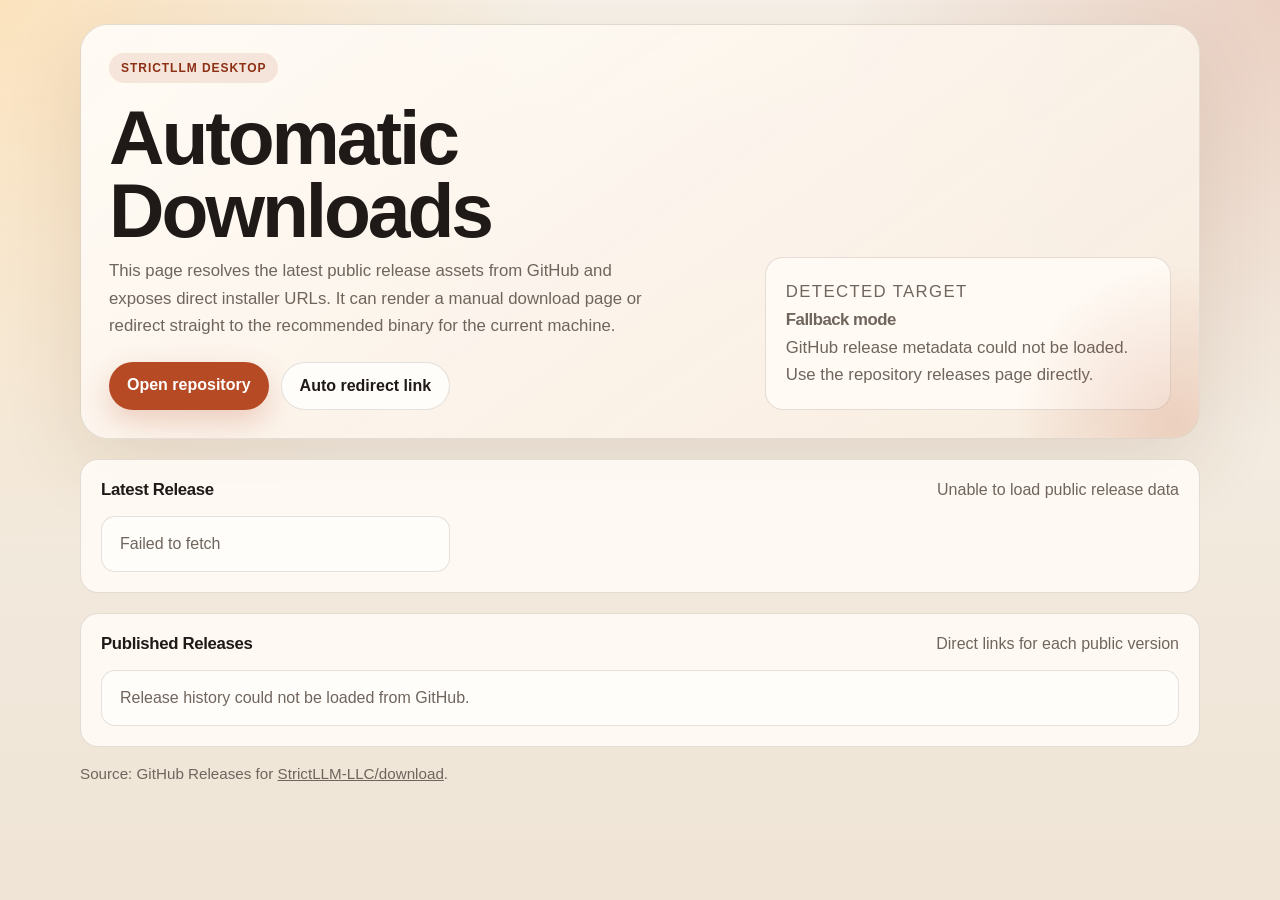
==== index.html @ 9226ff58 "refactor(ui): improve download count formatting and display Add helper functions to normalize and fo" ====
<!DOCTYPE html>
<html lang="en">
  <head>
    <meta charset="UTF-8" />
    <meta name="viewport" content="width=device-width, initial-scale=1.0" />
    <title>StrictLLM Downloads</title>
    <meta
      name="description"
      content="Automatic download routing for the latest StrictLLM desktop release."
    />
    <style>
      :root {
        color-scheme: light;
        --surface: rgba(255, 251, 245, 0.9);
        --surface-strong: #fffdfa;
        --surface-muted: rgba(72, 52, 29, 0.08);
        --ink: #1f1a17;
        --muted: #6f655d;
        --line: rgba(72, 52, 29, 0.14);
        --accent: #b64a25;
        --accent-strong: #8c2f15;
        --accent-soft: rgba(182, 74, 37, 0.12);
        --shadow: 0 24px 80px rgba(87, 52, 19, 0.12);
        --radius-xl: 28px;
        --radius-lg: 18px;
        --radius-md: 14px;
        --max: 1120px;
      }

      * {
        box-sizing: border-box;
      }

      body {
        margin: 0;
        min-height: 100vh;
        font-family: "Avenir Next", "Segoe UI", sans-serif;
        color: var(--ink);
        background:
          radial-gradient(circle at top left, rgba(255, 214, 153, 0.55), transparent 36%),
          radial-gradient(circle at top right, rgba(182, 74, 37, 0.2), transparent 28%),
          linear-gradient(180deg, #f7f2ea 0%, #efe4d5 100%);
      }

      a {
        color: inherit;
      }

      .page {
        width: min(calc(100% - 32px), var(--max));
        margin: 0 auto;
        padding: 24px 0 56px;
      }

      .hero {
        position: relative;
        overflow: hidden;
        padding: 28px;
        border: 1px solid var(--line);
        border-radius: var(--radius-xl);
        background: linear-gradient(145deg, rgba(255, 252, 247, 0.95), rgba(248, 236, 223, 0.92));
        box-shadow: var(--shadow);
      }

      .hero::after {
        content: "";
        position: absolute;
        inset: auto -12% -35% auto;
        width: 320px;
        height: 320px;
        border-radius: 50%;
        background: radial-gradient(circle, rgba(182, 74, 37, 0.18), transparent 70%);
        pointer-events: none;
      }

      .eyebrow {
        display: inline-flex;
        align-items: center;
        gap: 8px;
        padding: 8px 12px;
        border-radius: 999px;
        background: var(--accent-soft);
        color: var(--accent-strong);
        font-size: 12px;
        font-weight: 700;
        letter-spacing: 0.08em;
        text-transform: uppercase;
      }

      h1 {
        margin: 18px 0 10px;
        max-width: 9ch;
        font-size: clamp(2.6rem, 6vw, 5rem);
        line-height: 0.95;
        letter-spacing: -0.04em;
      }

      .hero p {
        max-width: 58ch;
        margin: 0;
        font-size: 1.05rem;
        line-height: 1.65;
        color: var(--muted);
      }

      .hero-grid {
        display: grid;
        grid-template-columns: minmax(0, 1.4fr) minmax(280px, 0.9fr);
        gap: 24px;
        align-items: end;
      }

      .status-card,
      .panel,
      .release-card {
        border: 1px solid var(--line);
        border-radius: var(--radius-lg);
        background: var(--surface);
        backdrop-filter: blur(8px);
      }

      .status-card {
        padding: 20px;
      }

      .status-title {
        margin: 0;
        font-size: 0.9rem;
        color: var(--muted);
        text-transform: uppercase;
        letter-spacing: 0.08em;
      }

      .status-main {
        margin: 10px 0 0;
        font-size: 1.7rem;
        font-weight: 700;
        letter-spacing: -0.03em;
      }

      .status-sub {
        margin: 10px 0 0;
        color: var(--muted);
        line-height: 1.6;
      }

      .actions {
        display: flex;
        flex-wrap: wrap;
        gap: 12px;
        margin-top: 22px;
      }

      .button {
        appearance: none;
        border: 0;
        border-radius: 999px;
        padding: 14px 18px;
        font: inherit;
        font-weight: 700;
        cursor: pointer;
        text-decoration: none;
        transition: transform 160ms ease, box-shadow 160ms ease, background 160ms ease;
      }

      .button:hover {
        transform: translateY(-1px);
      }

      .button-primary {
        background: var(--accent);
        color: #fff;
        box-shadow: 0 12px 30px rgba(182, 74, 37, 0.24);
      }

      .button-secondary {
        background: var(--surface-strong);
        color: var(--ink);
        border: 1px solid var(--line);
      }

      .section {
        margin-top: 20px;
      }

      .panel {
        padding: 20px;
      }

      .section-header {
        display: flex;
        justify-content: space-between;
        gap: 16px;
        align-items: baseline;
        margin-bottom: 16px;
      }

      .section-header h2 {
        margin: 0;
        font-size: 1.05rem;
        letter-spacing: -0.02em;
      }

      .section-header p {
        margin: 0;
        color: var(--muted);
      }

      .grid {
        display: grid;
        grid-template-columns: repeat(3, minmax(0, 1fr));
        gap: 16px;
      }

      .asset-card {
        padding: 18px;
        border-radius: var(--radius-md);
        background: var(--surface-strong);
        border: 1px solid var(--line);
      }

      .asset-card h3 {
        margin: 0 0 8px;
        font-size: 1rem;
      }

      .asset-card p {
        margin: 0;
        color: var(--muted);
        line-height: 1.55;
      }

      .asset-card .meta {
        display: flex;
        flex-wrap: wrap;
        gap: 8px;
        margin: 14px 0 16px;
      }

      .pill {
        padding: 6px 10px;
        border-radius: 999px;
        background: var(--surface-muted);
        color: var(--muted);
        font-size: 0.8rem;
        font-weight: 700;
      }

      .release-list {
        display: grid;
        gap: 14px;
      }

      .release-card {
        padding: 18px;
      }

      .release-head {
        display: flex;
        justify-content: space-between;
        gap: 16px;
        align-items: baseline;
        margin-bottom: 10px;
      }

      .release-head h3,
      .release-head p,
      .release-assets p {
        margin: 0;
      }

      .release-head p,
      .release-assets p,
      .helper,
      .error {
        color: var(--muted);
      }

      .release-assets {
        display: grid;
        gap: 10px;
        margin-top: 12px;
      }

      .release-assets a {
        display: flex;
        justify-content: space-between;
        gap: 16px;
        padding: 12px 14px;
        border-radius: 12px;
        text-decoration: none;
        background: var(--surface-strong);
        border: 1px solid var(--line);
      }

      .footer {
        margin-top: 18px;
        font-size: 0.95rem;
        color: var(--muted);
      }

      .loading,
      .error {
        padding: 18px;
        border-radius: var(--radius-md);
        background: var(--surface-strong);
        border: 1px solid var(--line);
      }

      @media (max-width: 920px) {
        .hero-grid,
        .grid {
          grid-template-columns: 1fr;
        }
      }

      @media (max-width: 640px) {
        .page {
          width: min(calc(100% - 20px), var(--max));
          padding-top: 10px;
        }

        .hero,
        .panel,
        .release-card {
          padding: 18px;
        }

        .release-head,
        .release-assets a,
        .section-header {
          flex-direction: column;
          align-items: flex-start;
        }
      }
    </style>
  </head>
  <body>
    <main class="page">
      <section class="hero">
        <div class="hero-grid">
          <div>
            <div class="eyebrow">StrictLLM Desktop</div>
            <h1>Automatic Downloads</h1>
            <p>
              This page resolves the latest public release assets from GitHub and exposes
              direct installer URLs. It can render a manual download page or redirect
              straight to the recommended binary for the current machine.
            </p>
            <div class="actions">
              <a class="button button-primary" id="primary-download" href="#">Loading latest build…</a>
              <a class="button button-secondary" href="?download=1">Auto redirect link</a>
            </div>
          </div>
          <aside class="status-card">
            <p class="status-title">Detected target</p>
            <p class="status-main" id="detected-platform">Checking platform…</p>
            <p class="status-sub" id="detected-copy">
              The page will choose the latest macOS, Windows, or Linux installer when a
              matching asset is available.
            </p>
          </aside>
        </div>
      </section>

      <section class="section panel">
        <div class="section-header">
          <h2>Latest Release</h2>
          <p id="release-summary">Loading published assets…</p>
        </div>
        <div id="latest-grid" class="grid">
          <div class="loading">Fetching release metadata from GitHub…</div>
        </div>
      </section>

      <section class="section panel">
        <div class="section-header">
          <h2>Published Releases</h2>
          <p>Direct links for each public version</p>
        </div>
        <div id="release-list" class="release-list">
          <div class="loading">Loading release history…</div>
        </div>
      </section>

      <p class="footer" id="footer-copy">
        Source: GitHub Releases for <a href="https://github.com/StrictLLM-LLC/download">StrictLLM-LLC/download</a>.
      </p>
    </main>

    <script>
      const API_URL = "https://api.github.com/repos/StrictLLM-LLC/download/releases";
      const params = new URLSearchParams(window.location.search);

      const ui = {
        primary: document.getElementById("primary-download"),
        detectedPlatform: document.getElementById("detected-platform"),
        detectedCopy: document.getElementById("detected-copy"),
        releaseSummary: document.getElementById("release-summary"),
        latestGrid: document.getElementById("latest-grid"),
        releaseList: document.getElementById("release-list"),
        footerCopy: document.getElementById("footer-copy"),
      };

      function formatBytes(bytes) {
        if (!Number.isFinite(bytes) || bytes <= 0) {
          return "Unknown size";
        }

        const units = ["B", "KB", "MB", "GB"];
        let value = bytes;
        let unitIndex = 0;

        while (value >= 1024 && unitIndex < units.length - 1) {
          value /= 1024;
          unitIndex += 1;
        }

        return `${value.toFixed(value >= 100 || unitIndex === 0 ? 0 : 1)} ${units[unitIndex]}`;
      }

      function formatDate(value) {
        const date = new Date(value);
        return Number.isNaN(date.getTime())
          ? "Unknown publish date"
          : new Intl.DateTimeFormat(undefined, {
              month: "short",
              day: "numeric",
              year: "numeric",
            }).format(date);
      }

      function normalizeDownloadCount(value) {
        return Number.isFinite(value) && value >= 0 ? value : null;
      }

      function formatDownloadCount(value) {
        if (!Number.isFinite(value) || value < 0) {
          return null;
        }

        return `${new Intl.NumberFormat().format(value)} GitHub downloads`;
      }

      function detectClientTarget() {
        const ua = navigator.userAgent;
        const platform = navigator.platform || "";
        const maxTouchPoints = navigator.maxTouchPoints || 0;
        const isMac = /Mac|iPhone|iPad|iPod/.test(platform) || /Mac OS X/.test(ua);
        const isWindows = /Win/.test(platform) || /Windows/.test(ua);
        const isLinux = /Linux/.test(platform) || /Linux/.test(ua);
        const isArm =
          /arm|aarch64/i.test(ua) ||
          /arm/i.test(platform) ||
          (isMac && maxTouchPoints > 1);

        if (isMac) {
          return {
            os: "macos",
            arch: isArm ? "arm64" : "x64",
            format: "dmg",
            label: isArm ? "macOS Apple Silicon" : "macOS Intel",
          };
        }

        if (isWindows) {
          return {
            os: "windows",
            arch: "x64",
            format: "exe",
            label: "Windows 64-bit",
          };
        }

        if (isLinux) {
          return {
            os: "linux",
            arch: "x64",
            format: "appimage",
            label: "Linux 64-bit",
          };
        }

        return {
          os: "unknown",
          arch: "unknown",
          format: "",
          label: "Unknown platform",
        };
      }

      function normalizeAsset(asset) {
        const name = asset.name || "";
        const lower = name.toLowerCase();

        if (
          lower.endsWith(".blockmap") ||
          lower.endsWith(".yml") ||
          lower.includes("builder-debug")
        ) {
          return null;
        }

        let os = "other";
        if (lower.includes("windows")) os = "windows";
        if (lower.includes("macos")) os = "macos";
        if (lower.includes("linux")) os = "linux";

        let arch = "unknown";
        if (lower.includes("arm64")) arch = "arm64";
        if (lower.includes("x64")) arch = "x64";

        let format = "other";
        if (lower.endsWith(".dmg")) format = "dmg";
        if (lower.endsWith(".exe")) format = "exe";
        if (lower.endsWith(".appimage")) format = "appimage";
        if (lower.endsWith(".zip")) format = "zip";

        let label = "Download";
        if (os === "macos" && arch === "arm64" && format === "dmg") label = "macOS Apple Silicon";
        if (os === "macos" && arch === "x64" && format === "dmg") label = "macOS Intel";
        if (os === "windows" && format === "exe") label = "Windows Installer";
        if (os === "linux" && format === "appimage") label = "Linux AppImage";
        if (os === "macos" && format === "zip") {
          label = arch === "arm64" ? "macOS Apple Silicon ZIP" : "macOS Intel ZIP";
        }

        return {
          name,
          url: asset.browser_download_url,
          size: asset.size,
          downloads: normalizeDownloadCount(asset.download_count),
          os,
          arch,
          format,
          label,
        };
      }

      function assetPriority(asset) {
        const key = `${asset.os}:${asset.arch}:${asset.format}`;
        const priorities = {
          "macos:arm64:dmg": 1,
          "macos:x64:dmg": 2,
          "windows:x64:exe": 3,
          "linux:x64:appimage": 4,
          "macos:arm64:zip": 5,
          "macos:x64:zip": 6,
        };

        return priorities[key] || 99;
      }

      function pickAsset(assets, desired) {
        if (!assets.length) {
          return null;
        }

        const target = {
          os: params.get("os") || desired.os,
          arch: params.get("arch") || desired.arch,
          format: params.get("format") || desired.format,
        };

        const exact = assets.find(
          (asset) =>
            asset.os === target.os &&
            asset.arch === target.arch &&
            (!target.format || asset.format === target.format)
        );
        if (exact) {
          return exact;
        }

        const osFallback = assets.find(
          (asset) =>
            asset.os === target.os &&
            (asset.arch === target.arch || target.arch === "unknown")
        );
        if (osFallback) {
          return osFallback;
        }

        return [...assets].sort((a, b) => assetPriority(a) - assetPriority(b))[0];
      }

      function renderLatestRelease(release) {
        const assets = (release.assets || [])
          .map(normalizeAsset)
          .filter(Boolean)
          .sort((a, b) => assetPriority(a) - assetPriority(b));

        if (!assets.length) {
          ui.latestGrid.innerHTML = '<div class="error">No downloadable assets were found in the latest published release.</div>';
          return { assets, recommended: null };
        }

        const totalDownloads = assets.reduce(
          (sum, asset) => sum + (Number.isFinite(asset.downloads) ? asset.downloads : 0),
          0
        );

        ui.latestGrid.innerHTML = assets
          .map((asset) => {
            const downloadPill = formatDownloadCount(asset.downloads);

            return `
              <article class="asset-card">
                <h3>${asset.label}</h3>
                <p>${asset.name}</p>
                <div class="meta">
                  <span class="pill">${formatBytes(asset.size)}</span>
                  <span class="pill">${asset.format.toUpperCase()}</span>
                  ${downloadPill ? `<span class="pill">${downloadPill}</span>` : ""}
                </div>
                <a class="button button-secondary" href="${asset.url}">Direct download</a>
              </article>
            `
          })
          .join("");

        return {
          assets,
          recommended: pickAsset(assets, detectClientTarget()),
          totalDownloads,
        };
      }

      function renderReleaseHistory(releases) {
        ui.releaseList.innerHTML = releases
          .map((release) => {
            const assets = (release.assets || [])
              .map(normalizeAsset)
              .filter(Boolean)
              .sort((a, b) => assetPriority(a) - assetPriority(b));

            const assetMarkup = assets.length
              ? assets
                  .map(
                    (asset) => `
                      <a href="${asset.url}">
                        <strong>${asset.label}</strong>
                        <span>${formatBytes(asset.size)}</span>
                      </a>
                    `
                  )
                  .join("")
              : '<p class="helper">No installer assets found.</p>';

            return `
              <article class="release-card">
                <div class="release-head">
                  <h3>${release.name || release.tag_name}</h3>
                  <p>Published ${formatDate(release.published_at)}</p>
                </div>
                <div class="release-assets">${assetMarkup}</div>
              </article>
            `;
          })
          .join("");
      }

      function renderDetectedTarget(recommended) {
        const detected = detectClientTarget();
        ui.detectedPlatform.textContent = detected.label;

        if (!recommended) {
          ui.detectedCopy.textContent =
            "No matching installer asset was found for this platform in the latest public release.";
          ui.primary.textContent = "Browse all downloads";
          ui.primary.href = "#latest-grid";
          return;
        }

        ui.detectedCopy.textContent = `Recommended asset: ${recommended.name}`;
        ui.primary.textContent = `Download ${recommended.label}`;
        ui.primary.href = recommended.url;
      }

      async function loadReleases() {
        const response = await fetch(API_URL, {
          headers: {
            Accept: "application/vnd.github+json",
          },
        });

        if (!response.ok) {
          throw new Error(`GitHub API request failed with ${response.status}`);
        }

        const releases = await response.json();
        return releases.filter((release) => !release.draft && !release.prerelease);
      }

      async function main() {
        try {
          const releases = await loadReleases();
          if (!releases.length) {
            throw new Error("No published releases were returned.");
          }

          const latest = releases[0];
          const { assets, recommended, totalDownloads } = renderLatestRelease(latest);
          renderReleaseHistory(releases);
          renderDetectedTarget(recommended);

          ui.releaseSummary.textContent =
            `${latest.tag_name} published ${formatDate(latest.published_at)} • ` +
            `${new Intl.NumberFormat().format(totalDownloads)} GitHub downloads across installer assets`;

          if (params.get("download") === "1" || params.get("download") === "true") {
            const redirectAsset = pickAsset(assets, detectClientTarget());
            if (redirectAsset) {
              window.location.replace(redirectAsset.url);
            }
          }
        } catch (error) {
          const message = error instanceof Error ? error.message : String(error);
          ui.releaseSummary.textContent = "Unable to load public release data";
          ui.latestGrid.innerHTML = `<div class="error">${message}</div>`;
          ui.releaseList.innerHTML = '<div class="error">Release history could not be loaded from GitHub.</div>';
          ui.primary.textContent = "Open repository";
          ui.primary.href = "https://github.com/StrictLLM-LLC/download/releases";
          ui.detectedPlatform.textContent = "Fallback mode";
          ui.detectedCopy.textContent =
            "GitHub release metadata could not be loaded. Use the repository releases page directly.";
        }
      }

      main();
    </script>
  </body>
</html>
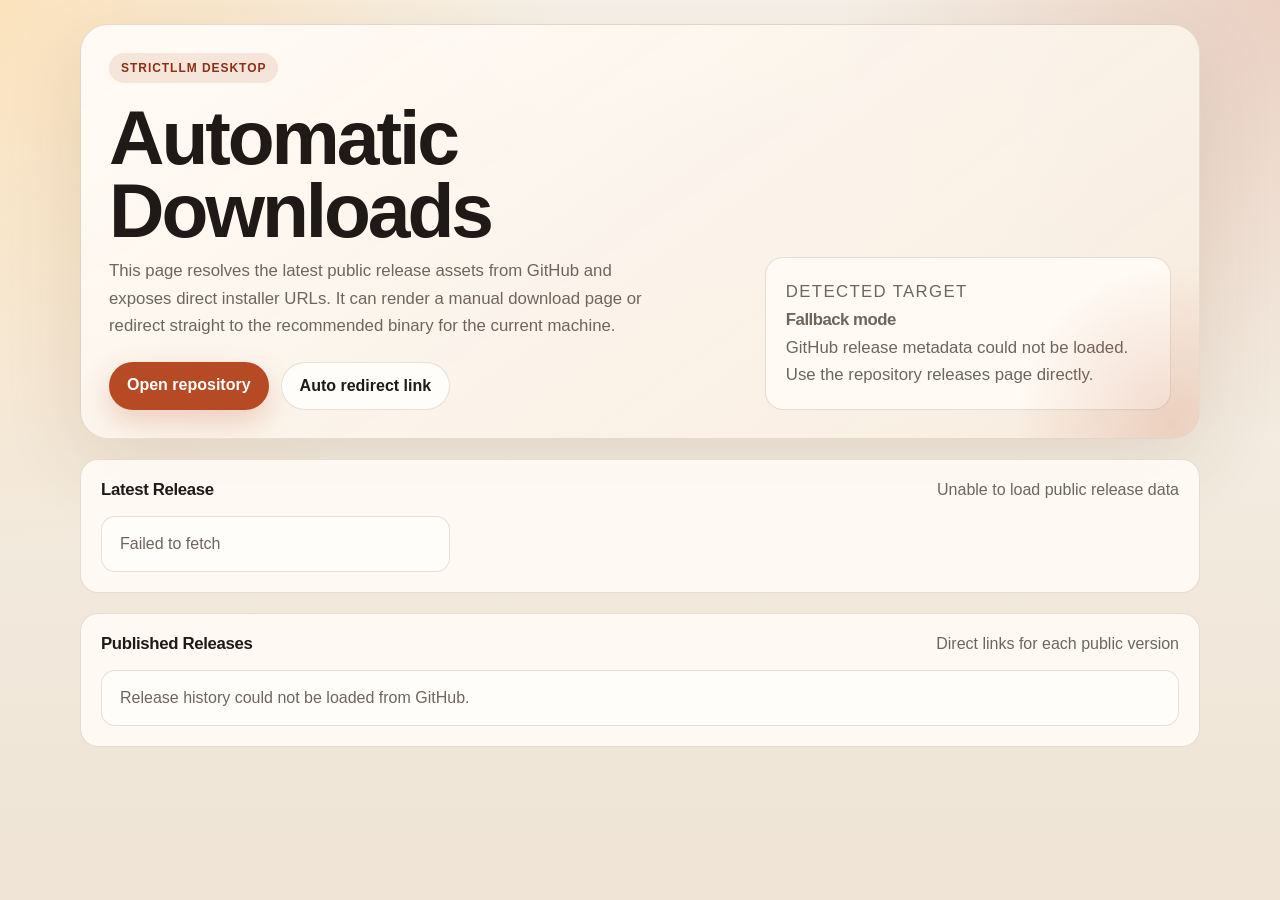
==== commit 1ad873f3: "style(ui): remove footer source attribution Remove the footer paragraph containing the GitHub source" ====
--- a/index.html
+++ b/index.html
@@ -382,14 +382,11 @@
           <div class="loading">Loading release history…</div>
         </div>
       </section>
-
-      <p class="footer" id="footer-copy">
-        Source: GitHub Releases for <a href="https://github.com/StrictLLM-LLC/download">StrictLLM-LLC/download</a>.
-      </p>
     </main>
 
     <script>
       const API_URL = "https://api.github.com/repos/StrictLLM-LLC/download/releases";
+      const DOWNLOAD_ORIGIN = "https://download.strictllm.com";
       const params = new URLSearchParams(window.location.search);
 
       const ui = {
@@ -428,18 +425,6 @@
               day: "numeric",
               year: "numeric",
             }).format(date);
-      }
-
-      function normalizeDownloadCount(value) {
-        return Number.isFinite(value) && value >= 0 ? value : null;
-      }
-
-      function formatDownloadCount(value) {
-        if (!Number.isFinite(value) || value < 0) {
-          return null;
-        }
-
-        return `${new Intl.NumberFormat().format(value)} GitHub downloads`;
       }
 
       function detectClientTarget() {
@@ -489,6 +474,23 @@
         };
       }
 
+      function buildFriendlyAssetUrl(asset) {
+        return `${DOWNLOAD_ORIGIN}/${asset.os}-${asset.arch}.${asset.format}`;
+      }
+
+      function parseFriendlyAssetPath(pathname) {
+        const match = pathname.match(/^\/([a-z0-9]+)-([a-z0-9]+)\.([a-z0-9]+)$/i);
+        if (!match) {
+          return null;
+        }
+
+        return {
+          os: match[1].toLowerCase(),
+          arch: match[2].toLowerCase(),
+          format: match[3].toLowerCase(),
+        };
+      }
+
       function normalizeAsset(asset) {
         const name = asset.name || "";
         const lower = name.toLowerCase();
@@ -529,11 +531,11 @@
           name,
           url: asset.browser_download_url,
           size: asset.size,
-          downloads: normalizeDownloadCount(asset.download_count),
           os,
           arch,
           format,
           label,
+          friendlyUrl: buildFriendlyAssetUrl({ os, arch, format }),
         };
       }
 
@@ -551,15 +553,16 @@
         return priorities[key] || 99;
       }
 
-      function pickAsset(assets, desired) {
+      function pickAsset(assets, desired, options = {}) {
         if (!assets.length) {
           return null;
         }
 
+        const useParams = options.useParams !== false;
         const target = {
-          os: params.get("os") || desired.os,
-          arch: params.get("arch") || desired.arch,
-          format: params.get("format") || desired.format,
+          os: useParams ? params.get("os") || desired.os : desired.os,
+          arch: useParams ? params.get("arch") || desired.arch : desired.arch,
+          format: useParams ? params.get("format") || desired.format : desired.format,
         };
 
         const exact = assets.find(
@@ -595,15 +598,8 @@
           return { assets, recommended: null };
         }
 
-        const totalDownloads = assets.reduce(
-          (sum, asset) => sum + (Number.isFinite(asset.downloads) ? asset.downloads : 0),
-          0
-        );
-
         ui.latestGrid.innerHTML = assets
           .map((asset) => {
-            const downloadPill = formatDownloadCount(asset.downloads);
-
             return `
               <article class="asset-card">
                 <h3>${asset.label}</h3>
@@ -611,9 +607,8 @@
                 <div class="meta">
                   <span class="pill">${formatBytes(asset.size)}</span>
                   <span class="pill">${asset.format.toUpperCase()}</span>
-                  ${downloadPill ? `<span class="pill">${downloadPill}</span>` : ""}
                 </div>
-                <a class="button button-secondary" href="${asset.url}">Direct download</a>
+                <a class="button button-secondary" href="${asset.friendlyUrl}">Direct download</a>
               </article>
             `
           })
@@ -622,7 +617,6 @@
         return {
           assets,
           recommended: pickAsset(assets, detectClientTarget()),
-          totalDownloads,
         };
       }
 
@@ -638,7 +632,7 @@
               ? assets
                   .map(
                     (asset) => `
-                      <a href="${asset.url}">
+                      <a href="${asset.friendlyUrl}">
                         <strong>${asset.label}</strong>
                         <span>${formatBytes(asset.size)}</span>
                       </a>
@@ -674,7 +668,37 @@
 
         ui.detectedCopy.textContent = `Recommended asset: ${recommended.name}`;
         ui.primary.textContent = `Download ${recommended.label}`;
-        ui.primary.href = recommended.url;
+        ui.primary.href = recommended.friendlyUrl;
+      }
+
+      function redirectToFriendlyAsset(assets) {
+        const requestedAsset = parseFriendlyAssetPath(window.location.pathname);
+        if (!requestedAsset) {
+          return false;
+        }
+
+        const matchedAsset = pickAsset(assets, requestedAsset, { useParams: false });
+        if (
+          matchedAsset &&
+          matchedAsset.os === requestedAsset.os &&
+          matchedAsset.arch === requestedAsset.arch &&
+          matchedAsset.format === requestedAsset.format
+        ) {
+          window.location.replace(matchedAsset.url);
+          return true;
+        }
+
+        ui.releaseSummary.textContent = "Requested download is unavailable";
+        ui.latestGrid.innerHTML =
+          '<div class="error">The requested installer could not be matched to a published release asset.</div>';
+        ui.releaseList.innerHTML =
+          '<div class="error">Use the latest published downloads below instead.</div>';
+        ui.primary.textContent = "Browse all downloads";
+        ui.primary.href = `${DOWNLOAD_ORIGIN}/`;
+        ui.detectedPlatform.textContent = "Unavailable asset";
+        ui.detectedCopy.textContent =
+          "The requested OS, architecture, or file format is not present in the current public releases.";
+        return true;
       }
 
       async function loadReleases() {
@@ -700,13 +724,15 @@
           }
 
           const latest = releases[0];
-          const { assets, recommended, totalDownloads } = renderLatestRelease(latest);
+          const { assets, recommended } = renderLatestRelease(latest);
+          if (redirectToFriendlyAsset(assets)) {
+            return;
+          }
           renderReleaseHistory(releases);
           renderDetectedTarget(recommended);
 
           ui.releaseSummary.textContent =
-            `${latest.tag_name} published ${formatDate(latest.published_at)} • ` +
-            `${new Intl.NumberFormat().format(totalDownloads)} GitHub downloads across installer assets`;
+            `${latest.tag_name} published ${formatDate(latest.published_at)}`;
 
           if (params.get("download") === "1" || params.get("download") === "true") {
             const redirectAsset = pickAsset(assets, detectClientTarget());
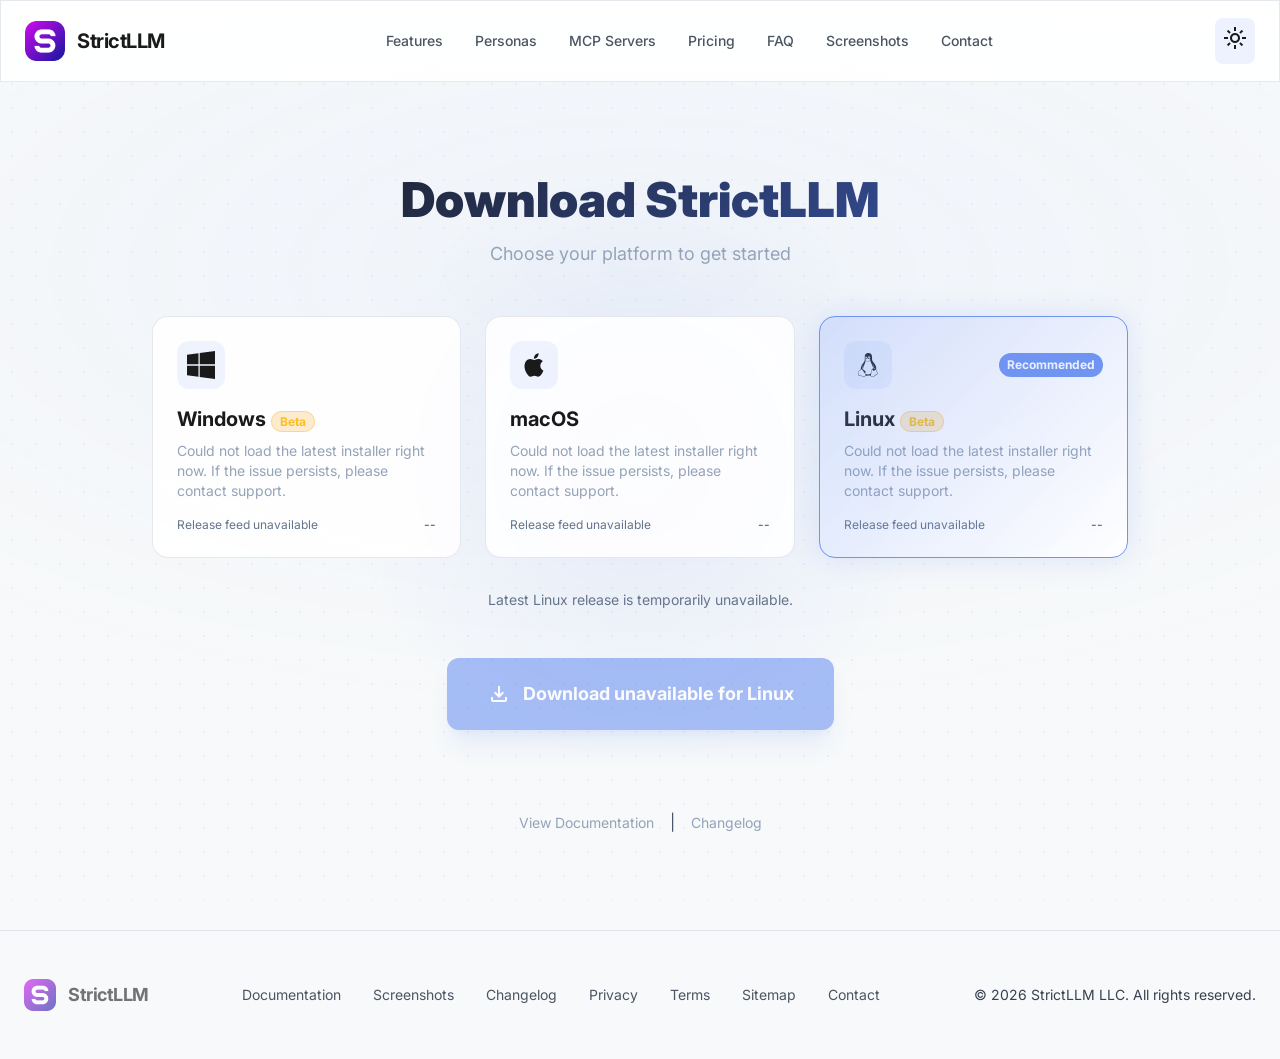
==== commit 6227ca68: "feat(ui): add favicon set, logo, and shared site assets Introduce a complete favicon package (PNG, I" ====
--- a/index.html
+++ b/index.html
@@ -1,759 +1,347 @@
 <!DOCTYPE html>
-<html lang="en">
+<html class="dark" lang="en">
   <head>
-    <meta charset="UTF-8" />
-    <meta name="viewport" content="width=device-width, initial-scale=1.0" />
-    <title>StrictLLM Downloads</title>
+    <meta charset="utf-8" />
+    <meta content="width=device-width, initial-scale=1.0" name="viewport" />
+    <link rel="apple-touch-icon" href="/assets/favicon/apple-touch-icon.png" />
+    <link rel="icon" type="image/png" href="/assets/favicon/favicon-32x32.png" sizes="32x32" />
+    <link rel="icon" type="image/png" href="/assets/favicon/favicon-16x16.png" sizes="16x16" />
+    <link rel="icon" href="/assets/favicon/favicon.ico" />
+    <link rel="manifest" href="/assets/favicon/site.webmanifest" />
     <meta
       name="description"
-      content="Automatic download routing for the latest StrictLLM desktop release."
+      content="StrictLLM is the best LLM client for secure AI chat. Download now for macOS, Windows, and Linux with persona orchestration and MCP integration."
     />
-    <style>
-      :root {
-        color-scheme: light;
-        --surface: rgba(255, 251, 245, 0.9);
-        --surface-strong: #fffdfa;
-        --surface-muted: rgba(72, 52, 29, 0.08);
-        --ink: #1f1a17;
-        --muted: #6f655d;
-        --line: rgba(72, 52, 29, 0.14);
-        --accent: #b64a25;
-        --accent-strong: #8c2f15;
-        --accent-soft: rgba(182, 74, 37, 0.12);
-        --shadow: 0 24px 80px rgba(87, 52, 19, 0.12);
-        --radius-xl: 28px;
-        --radius-lg: 18px;
-        --radius-md: 14px;
-        --max: 1120px;
-      }
-
-      * {
-        box-sizing: border-box;
-      }
-
-      body {
-        margin: 0;
-        min-height: 100vh;
-        font-family: "Avenir Next", "Segoe UI", sans-serif;
-        color: var(--ink);
-        background:
-          radial-gradient(circle at top left, rgba(255, 214, 153, 0.55), transparent 36%),
-          radial-gradient(circle at top right, rgba(182, 74, 37, 0.2), transparent 28%),
-          linear-gradient(180deg, #f7f2ea 0%, #efe4d5 100%);
-      }
-
-      a {
-        color: inherit;
-      }
-
-      .page {
-        width: min(calc(100% - 32px), var(--max));
-        margin: 0 auto;
-        padding: 24px 0 56px;
-      }
-
-      .hero {
-        position: relative;
-        overflow: hidden;
-        padding: 28px;
-        border: 1px solid var(--line);
-        border-radius: var(--radius-xl);
-        background: linear-gradient(145deg, rgba(255, 252, 247, 0.95), rgba(248, 236, 223, 0.92));
-        box-shadow: var(--shadow);
-      }
-
-      .hero::after {
-        content: "";
-        position: absolute;
-        inset: auto -12% -35% auto;
-        width: 320px;
-        height: 320px;
-        border-radius: 50%;
-        background: radial-gradient(circle, rgba(182, 74, 37, 0.18), transparent 70%);
-        pointer-events: none;
-      }
-
-      .eyebrow {
-        display: inline-flex;
-        align-items: center;
-        gap: 8px;
-        padding: 8px 12px;
-        border-radius: 999px;
-        background: var(--accent-soft);
-        color: var(--accent-strong);
-        font-size: 12px;
-        font-weight: 700;
-        letter-spacing: 0.08em;
-        text-transform: uppercase;
-      }
-
-      h1 {
-        margin: 18px 0 10px;
-        max-width: 9ch;
-        font-size: clamp(2.6rem, 6vw, 5rem);
-        line-height: 0.95;
-        letter-spacing: -0.04em;
-      }
-
-      .hero p {
-        max-width: 58ch;
-        margin: 0;
-        font-size: 1.05rem;
-        line-height: 1.65;
-        color: var(--muted);
-      }
-
-      .hero-grid {
-        display: grid;
-        grid-template-columns: minmax(0, 1.4fr) minmax(280px, 0.9fr);
-        gap: 24px;
-        align-items: end;
-      }
-
-      .status-card,
-      .panel,
-      .release-card {
-        border: 1px solid var(--line);
-        border-radius: var(--radius-lg);
-        background: var(--surface);
-        backdrop-filter: blur(8px);
-      }
-
-      .status-card {
-        padding: 20px;
-      }
-
-      .status-title {
-        margin: 0;
-        font-size: 0.9rem;
-        color: var(--muted);
-        text-transform: uppercase;
-        letter-spacing: 0.08em;
-      }
-
-      .status-main {
-        margin: 10px 0 0;
-        font-size: 1.7rem;
-        font-weight: 700;
-        letter-spacing: -0.03em;
-      }
-
-      .status-sub {
-        margin: 10px 0 0;
-        color: var(--muted);
-        line-height: 1.6;
-      }
-
-      .actions {
-        display: flex;
-        flex-wrap: wrap;
-        gap: 12px;
-        margin-top: 22px;
-      }
-
-      .button {
-        appearance: none;
-        border: 0;
-        border-radius: 999px;
-        padding: 14px 18px;
-        font: inherit;
-        font-weight: 700;
-        cursor: pointer;
-        text-decoration: none;
-        transition: transform 160ms ease, box-shadow 160ms ease, background 160ms ease;
-      }
-
-      .button:hover {
-        transform: translateY(-1px);
-      }
-
-      .button-primary {
-        background: var(--accent);
-        color: #fff;
-        box-shadow: 0 12px 30px rgba(182, 74, 37, 0.24);
-      }
-
-      .button-secondary {
-        background: var(--surface-strong);
-        color: var(--ink);
-        border: 1px solid var(--line);
-      }
-
-      .section {
-        margin-top: 20px;
-      }
-
-      .panel {
-        padding: 20px;
-      }
-
-      .section-header {
-        display: flex;
-        justify-content: space-between;
-        gap: 16px;
-        align-items: baseline;
-        margin-bottom: 16px;
-      }
-
-      .section-header h2 {
-        margin: 0;
-        font-size: 1.05rem;
-        letter-spacing: -0.02em;
-      }
-
-      .section-header p {
-        margin: 0;
-        color: var(--muted);
-      }
-
-      .grid {
-        display: grid;
-        grid-template-columns: repeat(3, minmax(0, 1fr));
-        gap: 16px;
-      }
-
-      .asset-card {
-        padding: 18px;
-        border-radius: var(--radius-md);
-        background: var(--surface-strong);
-        border: 1px solid var(--line);
-      }
-
-      .asset-card h3 {
-        margin: 0 0 8px;
-        font-size: 1rem;
-      }
-
-      .asset-card p {
-        margin: 0;
-        color: var(--muted);
-        line-height: 1.55;
-      }
-
-      .asset-card .meta {
-        display: flex;
-        flex-wrap: wrap;
-        gap: 8px;
-        margin: 14px 0 16px;
-      }
-
-      .pill {
-        padding: 6px 10px;
-        border-radius: 999px;
-        background: var(--surface-muted);
-        color: var(--muted);
-        font-size: 0.8rem;
-        font-weight: 700;
-      }
-
-      .release-list {
-        display: grid;
-        gap: 14px;
-      }
-
-      .release-card {
-        padding: 18px;
-      }
-
-      .release-head {
-        display: flex;
-        justify-content: space-between;
-        gap: 16px;
-        align-items: baseline;
-        margin-bottom: 10px;
-      }
-
-      .release-head h3,
-      .release-head p,
-      .release-assets p {
-        margin: 0;
-      }
-
-      .release-head p,
-      .release-assets p,
-      .helper,
-      .error {
-        color: var(--muted);
-      }
-
-      .release-assets {
-        display: grid;
-        gap: 10px;
-        margin-top: 12px;
-      }
-
-      .release-assets a {
-        display: flex;
-        justify-content: space-between;
-        gap: 16px;
-        padding: 12px 14px;
-        border-radius: 12px;
-        text-decoration: none;
-        background: var(--surface-strong);
-        border: 1px solid var(--line);
-      }
-
-      .footer {
-        margin-top: 18px;
-        font-size: 0.95rem;
-        color: var(--muted);
-      }
-
-      .loading,
-      .error {
-        padding: 18px;
-        border-radius: var(--radius-md);
-        background: var(--surface-strong);
-        border: 1px solid var(--line);
-      }
-
-      @media (max-width: 920px) {
-        .hero-grid,
-        .grid {
-          grid-template-columns: 1fr;
+    <title>Download StrictLLM</title>
+    <link
+      href="https://fonts.googleapis.com/css2?family=Inter:wght@100..900&amp;family=Material+Symbols+Outlined:wght,FILL@100..700,0..1&amp;display=swap"
+      rel="stylesheet"
+    />
+    <script>
+      (function() {
+        try {
+          const savedTheme = localStorage.getItem("theme");
+          const systemDark = window.matchMedia("(prefers-color-scheme: dark)").matches;
+          const theme = savedTheme || (systemDark ? "dark" : "light");
+          document.documentElement.classList.remove("dark", "light");
+          document.documentElement.classList.add(theme);
+        } catch (error) {
+          console.error("Theme init error:", error);
         }
-      }
-
-      @media (max-width: 640px) {
-        .page {
-          width: min(calc(100% - 20px), var(--max));
-          padding-top: 10px;
+      })();
+    </script>
+    <link href="/assets/styles.css" rel="stylesheet" />
+  </head>
+  <body
+    data-page="download"
+    class="bg-background-light text-slate-900 antialiased selection:bg-primary/30 dark:bg-background-dark dark:text-slate-100"
+  >
+    <div class="dots-bg">
+      <div class="dots-pattern"></div>
+      <div class="gradient-overlay"></div>
+    </div>
+    <div class="fade-top"></div>
+
+    <nav class="reveal-fx fixed top-0 z-50 w-full glass-effect border-b border-border-dark/50">
+      <div class="mx-auto flex h-20 max-w-7xl items-center justify-between px-6">
+        <a href="/" class="flex items-center gap-3">
+          <img src="/assets/logo.png" alt="StrictLLM logo" class="h-10 w-10 rounded-lg" />
+          <span class="site-brand-name text-xl font-bold tracking-tight text-white">StrictLLM</span>
+        </a>
+        <nav class="site-nav-desktop scrollbar-hide items-center xl:gap-8" style="min-width: 0;">
+          <a
+            class="whitespace-nowrap text-sm font-medium text-slate-400 transition-colors hover:text-primary"
+            href="https://strictllm.com/#features"
+            >Features</a
+          >
+          <a
+            class="whitespace-nowrap text-sm font-medium text-slate-400 transition-colors hover:text-primary"
+            href="https://strictllm.com/#personas"
+            >Personas</a
+          >
+          <a
+            class="whitespace-nowrap text-sm font-medium text-slate-400 transition-colors hover:text-primary"
+            href="https://strictllm.com/#mcp"
+            >MCP Servers</a
+          >
+          <a
+            class="whitespace-nowrap text-sm font-medium text-slate-400 transition-colors hover:text-primary"
+            href="https://strictllm.com/#pricing"
+            >Pricing</a
+          >
+          <a
+            class="whitespace-nowrap text-sm font-medium text-slate-400 transition-colors hover:text-primary"
+            href="https://strictllm.com/#faq"
+            >FAQ</a
+          >
+          <a
+            class="whitespace-nowrap text-sm font-medium text-slate-400 transition-colors hover:text-primary"
+            href="https://strictllm.com/screenshots.html"
+            >Screenshots</a
+          >
+          <a
+            class="whitespace-nowrap text-sm font-medium text-slate-400 transition-colors hover:text-primary"
+            href="https://strictllm.com/contact.html"
+            >Contact</a
+          >
+        </nav>
+        <div class="site-nav-desktop-actions items-center gap-3 lg:gap-4">
+          <button
+            onclick="window.toggleTheme()"
+            class="rounded-lg bg-border-dark/50 p-2 text-slate-300 transition-all hover:bg-border-dark hover:text-white"
+            title="Toggle theme"
+            id="theme-toggle"
+          >
+            <span class="material-symbols-outlined" id="theme-icon">dark_mode</span>
+          </button>
+        </div>
+        <button
+          type="button"
+          class="site-nav-mobile-toggle inline-flex items-center justify-center rounded-lg border border-border-dark bg-border-dark/50 p-2 text-slate-300 transition-all hover:bg-border-dark hover:text-white"
+          data-mobile-nav-toggle
+          aria-expanded="false"
+          aria-label="Open navigation menu"
+        >
+          <span class="material-symbols-outlined" data-mobile-nav-icon>menu</span>
+        </button>
+      </div>
+      <div class="site-nav-mobile-panel hidden border-t border-border-dark/50 px-6 pb-5 pt-4" data-mobile-nav-panel>
+        <div class="flex flex-col gap-2">
+          <a
+            class="rounded-lg px-3 py-3 text-sm font-medium text-slate-300 transition-all hover:bg-border-dark/50 hover:text-white"
+            href="https://strictllm.com/#features"
+            >Features</a
+          >
+          <a
+            class="rounded-lg px-3 py-3 text-sm font-medium text-slate-300 transition-all hover:bg-border-dark/50 hover:text-white"
+            href="https://strictllm.com/#personas"
+            >Personas</a
+          >
+          <a
+            class="rounded-lg px-3 py-3 text-sm font-medium text-slate-300 transition-all hover:bg-border-dark/50 hover:text-white"
+            href="https://strictllm.com/#mcp"
+            >MCP Servers</a
+          >
+          <a
+            class="rounded-lg px-3 py-3 text-sm font-medium text-slate-300 transition-all hover:bg-border-dark/50 hover:text-white"
+            href="https://strictllm.com/#pricing"
+            >Pricing</a
+          >
+          <a
+            class="rounded-lg px-3 py-3 text-sm font-medium text-slate-300 transition-all hover:bg-border-dark/50 hover:text-white"
+            href="https://strictllm.com/#faq"
+            >FAQ</a
+          >
+          <a
+            class="rounded-lg px-3 py-3 text-sm font-medium text-slate-300 transition-all hover:bg-border-dark/50 hover:text-white"
+            href="https://strictllm.com/screenshots.html"
+            >Screenshots</a
+          >
+          <a
+            class="rounded-lg px-3 py-3 text-sm font-medium text-slate-300 transition-all hover:bg-border-dark/50 hover:text-white"
+            href="https://strictllm.com/contact.html"
+            >Contact</a
+          >
+        </div>
+        <div class="mt-4 grid grid-cols-1 gap-2">
+          <button
+            type="button"
+            onclick="window.toggleTheme()"
+            class="inline-flex items-center justify-center gap-2 rounded-lg border border-border-dark bg-border-dark/40 px-4 py-3 text-sm font-medium text-slate-300 transition-all hover:bg-border-dark hover:text-white"
+          >
+            <span class="material-symbols-outlined text-base">contrast</span>
+            Toggle theme
+          </button>
+        </div>
+      </div>
+    </nav>
+
+    <main class="relative pt-20">
+      <div class="hero-glow"></div>
+
+      <div class="mx-auto max-w-5xl px-6 py-24">
+        <div class="mb-12 text-center">
+          <h1 class="gradient-text mb-4 text-4xl font-black md:text-5xl">Download StrictLLM</h1>
+          <p class="text-lg text-slate-400">Choose your platform to get started</p>
+        </div>
+
+        <div class="grid grid-cols-1 gap-6 md:grid-cols-3" id="platforms">
+          <div
+            data-platform="windows"
+            class="platform-card group relative block cursor-pointer rounded-2xl border border-border-dark bg-card-dark p-6 text-left"
+          >
+            <div class="mb-4 flex items-center justify-between">
+              <div class="flex h-12 w-12 items-center justify-center rounded-xl bg-primary/10">
+                <svg
+                  class="text-white"
+                  xmlns="http://www.w3.org/2000/svg"
+                  viewBox="0 0 1664 1664"
+                  width="28"
+                  height="28"
+                  fill="currentColor"
+                >
+                  <path d="M682 878v651L0 1435V878zm0-743v659H0V229zm982 743v786l-907-125V878zm0-878v794H757V125z" />
+                </svg>
+              </div>
+              <span class="recommended-badge hidden rounded-full bg-primary px-2 py-1 text-xs font-bold text-white"
+                >Recommended</span
+              >
+            </div>
+            <h3 class="mb-2 text-xl font-bold text-white">
+              Windows
+              <span
+                class="beta-badge rounded-full border border-amber-500/30 bg-amber-500/20 px-2 py-0.5 text-xs font-bold text-amber-400"
+                >Beta</span
+              >
+            </h3>
+            <p class="mb-4 text-sm text-slate-400">x64 installer for Windows 10+</p>
+            <div class="flex items-center justify-between">
+              <span class="platform-meta text-xs text-slate-500">Checking latest release...</span>
+              <span class="platform-arch text-xs font-semibold text-slate-500">...</span>
+            </div>
+          </div>
+
+          <div
+            data-platform="mac"
+            class="platform-card group relative block cursor-pointer rounded-2xl border border-border-dark bg-card-dark p-6 text-left"
+          >
+            <div class="mb-4 flex items-center justify-between">
+              <div class="flex h-12 w-12 items-center justify-center rounded-xl bg-primary/10">
+                <svg class="h-7 w-7 text-white" viewBox="0 0 24 24" fill="currentColor">
+                  <path
+                    d="M18.71 19.5c-.83 1.24-1.71 2.45-3.05 2.47-1.34.03-1.77-.79-3.29-.79-1.53 0-2 .77-3.27.82-1.31.05-2.3-1.32-3.14-2.53C4.25 17 2.94 12.45 4.7 9.39c.87-1.52 2.43-2.48 4.12-2.51 1.28-.02 2.5.87 3.29.87.78 0 2.26-1.07 3.81-.91.65.03 2.47.26 3.64 1.98-.09.06-2.17 1.28-2.15 3.81.03 3.02 2.65 4.03 2.68 4.04-.03.07-.42 1.44-1.38 2.83M13 3.5c.73-.83 1.94-1.46 2.94-1.5.13 1.17-.34 2.35-1.04 3.19-.69.85-1.83 1.51-2.95 1.42-.15-1.15.41-2.35 1.05-3.11z"
+                  />
+                </svg>
+              </div>
+              <span class="recommended-badge hidden rounded-full bg-primary px-2 py-1 text-xs font-bold text-white"
+                >Recommended</span
+              >
+            </div>
+            <h3 class="mb-2 text-xl font-bold text-white">macOS</h3>
+            <p class="mb-4 text-sm text-slate-400">Universal binary for macOS 11+</p>
+            <div class="flex items-center justify-between">
+              <span class="platform-meta text-xs text-slate-500">Checking latest release...</span>
+              <span class="platform-arch text-xs font-semibold text-slate-500">...</span>
+            </div>
+          </div>
+
+          <div
+            data-platform="linux"
+            class="platform-card group relative block cursor-pointer rounded-2xl border border-border-dark bg-card-dark p-6 text-left"
+          >
+            <div class="mb-4 flex items-center justify-between">
+              <div class="flex h-12 w-12 items-center justify-center rounded-xl bg-primary/10">
+                <svg xmlns="http://www.w3.org/2000/svg" viewBox="0 0 448 512" width="24" height="24" fill="#ffffff">
+                  <path
+                    d="M220.8 123.3c1 .5 1.8 1.7 3 1.7c1.1 0 2.8-.4 2.9-1.5c.2-1.4-1.9-2.3-3.2-2.9c-1.7-.7-3.9-1-5.5-.1c-.4.2-.8.7-.6 1.1c.3 1.3 2.3 1.1 3.4 1.7m-21.9 1.7c1.2 0 2-1.2 3-1.7c1.1-.6 3.1-.4 3.5-1.6c.2-.4-.2-.9-.6-1.1c-1.6-.9-3.8-.6-5.5.1c-1.3.6-3.4 1.5-3.2 2.9c.1 1 1.8 1.5 2.8 1.4M420 403.8c-3.6-4-5.3-11.6-7.2-19.7c-1.8-8.1-3.9-16.8-10.5-22.4c-1.3-1.1-2.6-2.1-4-2.9c-1.3-.8-2.7-1.5-4.1-2c9.2-27.3 5.6-54.5-3.7-79.1c-11.4-30.1-31.3-56.4-46.5-74.4c-17.1-21.5-33.7-41.9-33.4-72C311.1 85.4 315.7.1 234.8 0C132.4-.2 158 103.4 156.9 135.2c-1.7 23.4-6.4 41.8-22.5 64.7c-18.9 22.5-45.5 58.8-58.1 96.7c-6 17.9-8.8 36.1-6.2 53.3c-6.5 5.8-11.4 14.7-16.6 20.2c-4.2 4.3-10.3 5.9-17 8.3s-14 6-18.5 14.5c-2.1 3.9-2.8 8.1-2.8 12.4c0 3.9.6 7.9 1.2 11.8c1.2 8.1 2.5 15.7.8 20.8c-5.2 14.4-5.9 24.4-2.2 31.7c3.8 7.3 11.4 10.5 20.1 12.3c17.3 3.6 40.8 2.7 59.3 12.5c19.8 10.4 39.9 14.1 55.9 10.4c11.6-2.6 21.1-9.6 25.9-20.2c12.5-.1 26.3-5.4 48.3-6.6c14.9-1.2 33.6 5.3 55.1 4.1c.6 2.3 1.4 4.6 2.5 6.7v.1c8.3 16.7 23.8 24.3 40.3 23c16.6-1.3 34.1-11 48.3-27.9c13.6-16.4 36-23.2 50.9-32.2c7.4-4.5 13.4-10.1 13.9-18.3c.4-8.2-4.4-17.3-15.5-29.7M223.7 87.3c9.8-22.2 34.2-21.8 44-.4c6.5 14.2 3.6 30.9-4.3 40.4c-1.6-.8-5.9-2.6-12.6-4.9c1.1-1.2 3.1-2.7 3.9-4.6c4.8-11.8-.2-27-9.1-27.3c-7.3-.5-13.9 10.8-11.8 23c-4.1-2-9.4-3.5-13-4.4c-1-6.9-.3-14.6 2.9-21.8M183 75.8c10.1 0 20.8 14.2 19.1 33.5c-3.5 1-7.1 2.5-10.2 4.6c1.2-8.9-3.3-20.1-9.6-19.6c-8.4.7-9.8 21.2-1.8 28.1c1 .8 1.9-.2-5.9 5.5c-15.6-14.6-10.5-52.1 8.4-52.1m-13.6 60.7c6.2-4.6 13.6-10 14.1-10.5c4.7-4.4 13.5-14.2 27.9-14.2c7.1 0 15.6 2.3 25.9 8.9c6.3 4.1 11.3 4.4 22.6 9.3c8.4 3.5 13.7 9.7 10.5 18.2c-2.6 7.1-11 14.4-22.7 18.1c-11.1 3.6-19.8 16-38.2 14.9c-3.9-.2-7-1-9.6-2.1c-8-3.5-12.2-10.4-20-15c-8.6-4.8-13.2-10.4-14.7-15.3q-2.1-7.35 4.2-12.3m3.3 334c-2.7 35.1-43.9 34.4-75.3 18c-29.9-15.8-68.6-6.5-76.5-21.9c-2.4-4.7-2.4-12.7 2.6-26.4v-.2c2.4-7.6.6-16-.6-23.9c-1.2-7.8-1.8-15 .9-20c3.5-6.7 8.5-9.1 14.8-11.3c10.3-3.7 11.8-3.4 19.6-9.9c5.5-5.7 9.5-12.9 14.3-18c5.1-5.5 10-8.1 17.7-6.9c8.1 1.2 15.1 6.8 21.9 16l19.6 35.6c9.5 19.9 43.1 48.4 41 68.9m-1.4-25.9c-4.1-6.6-9.6-13.6-14.4-19.6c7.1 0 14.2-2.2 16.7-8.9c2.3-6.2 0-14.9-7.4-24.9c-13.5-18.2-38.3-32.5-38.3-32.5c-13.5-8.4-21.1-18.7-24.6-29.9s-3-23.3-.3-35.2c5.2-22.9 18.6-45.2 27.2-59.2c2.3-1.7.8 3.2-8.7 20.8c-8.5 16.1-24.4 53.3-2.6 82.4c.6-20.7 5.5-41.8 13.8-61.5c12-27.4 37.3-74.9 39.3-112.7c1.1.8 4.6 3.2 6.2 4.1c4.6 2.7 8.1 6.7 12.6 10.3c12.4 10 28.5 9.2 42.4 1.2c6.2-3.5 11.2-7.5 15.9-9c9.9-3.1 17.8-8.6 22.3-15c7.7 30.4 25.7 74.3 37.2 95.7c6.1 11.4 18.3 35.5 23.6 64.6c3.3-.1 7 .4 10.9 1.4c13.8-35.7-11.7-74.2-23.3-84.9c-4.7-4.6-4.9-6.6-2.6-6.5c12.6 11.2 29.2 33.7 35.2 59c2.8 11.6 3.3 23.7.4 35.7c16.4 6.8 35.9 17.9 30.7 34.8c-2.2-.1-3.2 0-4.2 0c3.2-10.1-3.9-17.6-22.8-26.1c-19.6-8.6-36-8.6-38.3 12.5c-12.1 4.2-18.3 14.7-21.4 27.3c-2.8 11.2-3.6 24.7-4.4 39.9c-.5 7.7-3.6 18-6.8 29c-32.1 22.9-76.7 32.9-114.3 7.2m257.4-11.5c-.9 16.8-41.2 19.9-63.2 46.5c-13.2 15.7-29.4 24.4-43.6 25.5s-26.5-4.8-33.7-19.3c-4.7-11.1-2.4-23.1 1.1-36.3c3.7-14.2 9.2-28.8 9.9-40.6c.8-15.2 1.7-28.5 4.2-38.7c2.6-10.3 6.6-17.2 13.7-21.1c.3-.2.7-.3 1-.5c.8 13.2 7.3 26.6 18.8 29.5c12.6 3.3 30.7-7.5 38.4-16.3c9-.3 15.7-.9 22.6 5.1c9.9 8.5 7.1 30.3 17.1 41.6c10.6 11.6 14 19.5 13.7 24.6M173.3 148.7c2 1.9 4.7 4.5 8 7.1c6.6 5.2 15.8 10.6 27.3 10.6c11.6 0 22.5-5.9 31.8-10.8c4.9-2.6 10.9-7 14.8-10.4s5.9-6.3 3.1-6.6s-2.6 2.6-6 5.1c-4.4 3.2-9.7 7.4-13.9 9.8c-7.4 4.2-19.5 10.2-29.9 10.2s-18.7-4.8-24.9-9.7c-3.1-2.5-5.7-5-7.7-6.9c-1.5-1.4-1.9-4.6-4.3-4.9c-1.4-.1-1.8 3.7 1.7 6.5"
+                  />
+                </svg>
+              </div>
+              <span class="recommended-badge hidden rounded-full bg-primary px-2 py-1 text-xs font-bold text-white"
+                >Recommended</span
+              >
+            </div>
+            <h3 class="mb-2 text-xl font-bold text-white">
+              Linux
+              <span
+                class="beta-badge rounded-full border border-amber-500/30 bg-amber-500/20 px-2 py-0.5 text-xs font-bold text-amber-400"
+                >Beta</span
+              >
+            </h3>
+            <p class="mb-4 text-sm text-slate-400">AppImage for common distros</p>
+            <div class="flex items-center justify-between">
+              <span class="platform-meta text-xs text-slate-500">Checking latest release...</span>
+              <span class="platform-arch text-xs font-semibold text-slate-500">...</span>
+            </div>
+          </div>
+        </div>
+
+        <div class="mt-8 text-center">
+          <p id="detected" class="text-sm text-slate-500"></p>
+        </div>
+
+        <div class="mt-12 text-center">
+          <a
+            href="#"
+            id="download-btn"
+            class="inline-flex items-center justify-center gap-3 rounded-xl bg-primary px-10 py-5 text-lg font-bold text-white shadow-xl shadow-primary/20 transition-all hover:bg-primary/90"
+          >
+            <span class="material-symbols-outlined text-2xl">download</span>
+            <span id="download-label"><span id="download-copy">Download for</span> <span id="platform-name">Windows</span></span>
+          </a>
+          <div class="mt-4">
+            <a
+              href="#"
+              id="secondary-download-link"
+              class="hidden text-sm text-slate-500 transition-colors hover:text-primary"
+            ></a>
+          </div>
+        </div>
+
+        <div class="mt-20 text-center">
+          <a href="https://docs.strictllm.com" class="text-sm text-slate-400 transition-colors hover:text-primary"
+            >View Documentation</a
+          >
+          <span class="mx-3 text-slate-600">|</span>
+          <a
+            href="https://strictllm.com/changelog.html"
+            class="text-sm text-slate-400 transition-colors hover:text-primary"
+            >Changelog</a
+          >
+        </div>
+      </div>
+    </main>
+
+    <footer class="border-t border-border-dark py-12 px-6">
+      <div class="mx-auto flex max-w-7xl flex-col items-center justify-between gap-8 md:flex-row">
+        <div class="flex items-center gap-3 opacity-60">
+          <img src="/assets/logo.png" alt="StrictLLM logo" class="h-8 w-8 rounded-md" />
+          <span class="site-brand-name text-lg font-bold tracking-tight text-white">StrictLLM</span>
+        </div>
+        <div class="site-footer-links flex gap-8 text-sm text-slate-500">
+          <a class="hover:text-primary" href="https://docs.strictllm.com">Documentation</a>
+          <a class="hover:text-primary" href="https://strictllm.com/screenshots.html">Screenshots</a>
+          <a class="hover:text-primary" href="https://strictllm.com/changelog.html">Changelog</a>
+          <a class="hover:text-primary" href="https://strictllm.com/privacy.html">Privacy</a>
+          <a class="hover:text-primary" href="https://strictllm.com/terms.html">Terms</a>
+          <a class="hover:text-primary" href="https://strictllm.com/sitemap.xml">Sitemap</a>
+          <a class="hover:text-primary" href="https://strictllm.com/contact.html">Contact</a>
+        </div>
+        <div class="text-sm text-slate-600">&copy; <span data-current-year></span> StrictLLM LLC. All rights reserved.</div>
+      </div>
+    </footer>
+
+    <script>
+      window.STRICTLLM_DOWNLOAD_CONFIG = {
+        downloadPageUrl: "/",
+        latestReleaseUrl: "https://api.github.com/repos/StrictLLM-LLC/download/releases/latest",
+      };
+
+      document.querySelectorAll("[data-current-year]").forEach((node) => {
+        node.textContent = new Date().getFullYear();
+      });
+
+      (function() {
+        const isDark = document.documentElement.classList.contains("dark");
+        document.getElementById("theme-icon").textContent = isDark ? "dark_mode" : "light_mode";
+      })();
+
+      window.toggleTheme = function() {
+        const isDark = document.documentElement.classList.contains("dark");
+        if (isDark) {
+          document.documentElement.classList.remove("dark");
+          document.documentElement.classList.add("light");
+          localStorage.setItem("theme", "light");
+          document.getElementById("theme-icon").textContent = "light_mode";
+        } else {
+          document.documentElement.classList.remove("light");
+          document.documentElement.classList.add("dark");
+          localStorage.setItem("theme", "dark");
+          document.getElementById("theme-icon").textContent = "dark_mode";
         }
-
-        .hero,
-        .panel,
-        .release-card {
-          padding: 18px;
-        }
-
-        .release-head,
-        .release-assets a,
-        .section-header {
-          flex-direction: column;
-          align-items: flex-start;
-        }
-      }
-    </style>
-  </head>
-  <body>
-    <main class="page">
-      <section class="hero">
-        <div class="hero-grid">
-          <div>
-            <div class="eyebrow">StrictLLM Desktop</div>
-            <h1>Automatic Downloads</h1>
-            <p>
-              This page resolves the latest public release assets from GitHub and exposes
-              direct installer URLs. It can render a manual download page or redirect
-              straight to the recommended binary for the current machine.
-            </p>
-            <div class="actions">
-              <a class="button button-primary" id="primary-download" href="#">Loading latest build…</a>
-              <a class="button button-secondary" href="?download=1">Auto redirect link</a>
-            </div>
-          </div>
-          <aside class="status-card">
-            <p class="status-title">Detected target</p>
-            <p class="status-main" id="detected-platform">Checking platform…</p>
-            <p class="status-sub" id="detected-copy">
-              The page will choose the latest macOS, Windows, or Linux installer when a
-              matching asset is available.
-            </p>
-          </aside>
-        </div>
-      </section>
-
-      <section class="section panel">
-        <div class="section-header">
-          <h2>Latest Release</h2>
-          <p id="release-summary">Loading published assets…</p>
-        </div>
-        <div id="latest-grid" class="grid">
-          <div class="loading">Fetching release metadata from GitHub…</div>
-        </div>
-      </section>
-
-      <section class="section panel">
-        <div class="section-header">
-          <h2>Published Releases</h2>
-          <p>Direct links for each public version</p>
-        </div>
-        <div id="release-list" class="release-list">
-          <div class="loading">Loading release history…</div>
-        </div>
-      </section>
-    </main>
-
-    <script>
-      const API_URL = "https://api.github.com/repos/StrictLLM-LLC/download/releases";
-      const DOWNLOAD_ORIGIN = "https://download.strictllm.com";
-      const params = new URLSearchParams(window.location.search);
-
-      const ui = {
-        primary: document.getElementById("primary-download"),
-        detectedPlatform: document.getElementById("detected-platform"),
-        detectedCopy: document.getElementById("detected-copy"),
-        releaseSummary: document.getElementById("release-summary"),
-        latestGrid: document.getElementById("latest-grid"),
-        releaseList: document.getElementById("release-list"),
-        footerCopy: document.getElementById("footer-copy"),
       };
-
-      function formatBytes(bytes) {
-        if (!Number.isFinite(bytes) || bytes <= 0) {
-          return "Unknown size";
-        }
-
-        const units = ["B", "KB", "MB", "GB"];
-        let value = bytes;
-        let unitIndex = 0;
-
-        while (value >= 1024 && unitIndex < units.length - 1) {
-          value /= 1024;
-          unitIndex += 1;
-        }
-
-        return `${value.toFixed(value >= 100 || unitIndex === 0 ? 0 : 1)} ${units[unitIndex]}`;
-      }
-
-      function formatDate(value) {
-        const date = new Date(value);
-        return Number.isNaN(date.getTime())
-          ? "Unknown publish date"
-          : new Intl.DateTimeFormat(undefined, {
-              month: "short",
-              day: "numeric",
-              year: "numeric",
-            }).format(date);
-      }
-
-      function detectClientTarget() {
-        const ua = navigator.userAgent;
-        const platform = navigator.platform || "";
-        const maxTouchPoints = navigator.maxTouchPoints || 0;
-        const isMac = /Mac|iPhone|iPad|iPod/.test(platform) || /Mac OS X/.test(ua);
-        const isWindows = /Win/.test(platform) || /Windows/.test(ua);
-        const isLinux = /Linux/.test(platform) || /Linux/.test(ua);
-        const isArm =
-          /arm|aarch64/i.test(ua) ||
-          /arm/i.test(platform) ||
-          (isMac && maxTouchPoints > 1);
-
-        if (isMac) {
-          return {
-            os: "macos",
-            arch: isArm ? "arm64" : "x64",
-            format: "dmg",
-            label: isArm ? "macOS Apple Silicon" : "macOS Intel",
-          };
-        }
-
-        if (isWindows) {
-          return {
-            os: "windows",
-            arch: "x64",
-            format: "exe",
-            label: "Windows 64-bit",
-          };
-        }
-
-        if (isLinux) {
-          return {
-            os: "linux",
-            arch: "x64",
-            format: "appimage",
-            label: "Linux 64-bit",
-          };
-        }
-
-        return {
-          os: "unknown",
-          arch: "unknown",
-          format: "",
-          label: "Unknown platform",
-        };
-      }
-
-      function buildFriendlyAssetUrl(asset) {
-        return `${DOWNLOAD_ORIGIN}/${asset.os}-${asset.arch}.${asset.format}`;
-      }
-
-      function parseFriendlyAssetPath(pathname) {
-        const match = pathname.match(/^\/([a-z0-9]+)-([a-z0-9]+)\.([a-z0-9]+)$/i);
-        if (!match) {
-          return null;
-        }
-
-        return {
-          os: match[1].toLowerCase(),
-          arch: match[2].toLowerCase(),
-          format: match[3].toLowerCase(),
-        };
-      }
-
-      function normalizeAsset(asset) {
-        const name = asset.name || "";
-        const lower = name.toLowerCase();
-
-        if (
-          lower.endsWith(".blockmap") ||
-          lower.endsWith(".yml") ||
-          lower.includes("builder-debug")
-        ) {
-          return null;
-        }
-
-        let os = "other";
-        if (lower.includes("windows")) os = "windows";
-        if (lower.includes("macos")) os = "macos";
-        if (lower.includes("linux")) os = "linux";
-
-        let arch = "unknown";
-        if (lower.includes("arm64")) arch = "arm64";
-        if (lower.includes("x64")) arch = "x64";
-
-        let format = "other";
-        if (lower.endsWith(".dmg")) format = "dmg";
-        if (lower.endsWith(".exe")) format = "exe";
-        if (lower.endsWith(".appimage")) format = "appimage";
-        if (lower.endsWith(".zip")) format = "zip";
-
-        let label = "Download";
-        if (os === "macos" && arch === "arm64" && format === "dmg") label = "macOS Apple Silicon";
-        if (os === "macos" && arch === "x64" && format === "dmg") label = "macOS Intel";
-        if (os === "windows" && format === "exe") label = "Windows Installer";
-        if (os === "linux" && format === "appimage") label = "Linux AppImage";
-        if (os === "macos" && format === "zip") {
-          label = arch === "arm64" ? "macOS Apple Silicon ZIP" : "macOS Intel ZIP";
-        }
-
-        return {
-          name,
-          url: asset.browser_download_url,
-          size: asset.size,
-          os,
-          arch,
-          format,
-          label,
-          friendlyUrl: buildFriendlyAssetUrl({ os, arch, format }),
-        };
-      }
-
-      function assetPriority(asset) {
-        const key = `${asset.os}:${asset.arch}:${asset.format}`;
-        const priorities = {
-          "macos:arm64:dmg": 1,
-          "macos:x64:dmg": 2,
-          "windows:x64:exe": 3,
-          "linux:x64:appimage": 4,
-          "macos:arm64:zip": 5,
-          "macos:x64:zip": 6,
-        };
-
-        return priorities[key] || 99;
-      }
-
-      function pickAsset(assets, desired, options = {}) {
-        if (!assets.length) {
-          return null;
-        }
-
-        const useParams = options.useParams !== false;
-        const target = {
-          os: useParams ? params.get("os") || desired.os : desired.os,
-          arch: useParams ? params.get("arch") || desired.arch : desired.arch,
-          format: useParams ? params.get("format") || desired.format : desired.format,
-        };
-
-        const exact = assets.find(
-          (asset) =>
-            asset.os === target.os &&
-            asset.arch === target.arch &&
-            (!target.format || asset.format === target.format)
-        );
-        if (exact) {
-          return exact;
-        }
-
-        const osFallback = assets.find(
-          (asset) =>
-            asset.os === target.os &&
-            (asset.arch === target.arch || target.arch === "unknown")
-        );
-        if (osFallback) {
-          return osFallback;
-        }
-
-        return [...assets].sort((a, b) => assetPriority(a) - assetPriority(b))[0];
-      }
-
-      function renderLatestRelease(release) {
-        const assets = (release.assets || [])
-          .map(normalizeAsset)
-          .filter(Boolean)
-          .sort((a, b) => assetPriority(a) - assetPriority(b));
-
-        if (!assets.length) {
-          ui.latestGrid.innerHTML = '<div class="error">No downloadable assets were found in the latest published release.</div>';
-          return { assets, recommended: null };
-        }
-
-        ui.latestGrid.innerHTML = assets
-          .map((asset) => {
-            return `
-              <article class="asset-card">
-                <h3>${asset.label}</h3>
-                <p>${asset.name}</p>
-                <div class="meta">
-                  <span class="pill">${formatBytes(asset.size)}</span>
-                  <span class="pill">${asset.format.toUpperCase()}</span>
-                </div>
-                <a class="button button-secondary" href="${asset.friendlyUrl}">Direct download</a>
-              </article>
-            `
-          })
-          .join("");
-
-        return {
-          assets,
-          recommended: pickAsset(assets, detectClientTarget()),
-        };
-      }
-
-      function renderReleaseHistory(releases) {
-        ui.releaseList.innerHTML = releases
-          .map((release) => {
-            const assets = (release.assets || [])
-              .map(normalizeAsset)
-              .filter(Boolean)
-              .sort((a, b) => assetPriority(a) - assetPriority(b));
-
-            const assetMarkup = assets.length
-              ? assets
-                  .map(
-                    (asset) => `
-                      <a href="${asset.friendlyUrl}">
-                        <strong>${asset.label}</strong>
-                        <span>${formatBytes(asset.size)}</span>
-                      </a>
-                    `
-                  )
-                  .join("")
-              : '<p class="helper">No installer assets found.</p>';
-
-            return `
-              <article class="release-card">
-                <div class="release-head">
-                  <h3>${release.name || release.tag_name}</h3>
-                  <p>Published ${formatDate(release.published_at)}</p>
-                </div>
-                <div class="release-assets">${assetMarkup}</div>
-              </article>
-            `;
-          })
-          .join("");
-      }
-
-      function renderDetectedTarget(recommended) {
-        const detected = detectClientTarget();
-        ui.detectedPlatform.textContent = detected.label;
-
-        if (!recommended) {
-          ui.detectedCopy.textContent =
-            "No matching installer asset was found for this platform in the latest public release.";
-          ui.primary.textContent = "Browse all downloads";
-          ui.primary.href = "#latest-grid";
-          return;
-        }
-
-        ui.detectedCopy.textContent = `Recommended asset: ${recommended.name}`;
-        ui.primary.textContent = `Download ${recommended.label}`;
-        ui.primary.href = recommended.friendlyUrl;
-      }
-
-      function redirectToFriendlyAsset(assets) {
-        const requestedAsset = parseFriendlyAssetPath(window.location.pathname);
-        if (!requestedAsset) {
-          return false;
-        }
-
-        const matchedAsset = pickAsset(assets, requestedAsset, { useParams: false });
-        if (
-          matchedAsset &&
-          matchedAsset.os === requestedAsset.os &&
-          matchedAsset.arch === requestedAsset.arch &&
-          matchedAsset.format === requestedAsset.format
-        ) {
-          window.location.replace(matchedAsset.url);
-          return true;
-        }
-
-        ui.releaseSummary.textContent = "Requested download is unavailable";
-        ui.latestGrid.innerHTML =
-          '<div class="error">The requested installer could not be matched to a published release asset.</div>';
-        ui.releaseList.innerHTML =
-          '<div class="error">Use the latest published downloads below instead.</div>';
-        ui.primary.textContent = "Browse all downloads";
-        ui.primary.href = `${DOWNLOAD_ORIGIN}/`;
-        ui.detectedPlatform.textContent = "Unavailable asset";
-        ui.detectedCopy.textContent =
-          "The requested OS, architecture, or file format is not present in the current public releases.";
-        return true;
-      }
-
-      async function loadReleases() {
-        const response = await fetch(API_URL, {
-          headers: {
-            Accept: "application/vnd.github+json",
-          },
-        });
-
-        if (!response.ok) {
-          throw new Error(`GitHub API request failed with ${response.status}`);
-        }
-
-        const releases = await response.json();
-        return releases.filter((release) => !release.draft && !release.prerelease);
-      }
-
-      async function main() {
-        try {
-          const releases = await loadReleases();
-          if (!releases.length) {
-            throw new Error("No published releases were returned.");
-          }
-
-          const latest = releases[0];
-          const { assets, recommended } = renderLatestRelease(latest);
-          if (redirectToFriendlyAsset(assets)) {
-            return;
-          }
-          renderReleaseHistory(releases);
-          renderDetectedTarget(recommended);
-
-          ui.releaseSummary.textContent =
-            `${latest.tag_name} published ${formatDate(latest.published_at)}`;
-
-          if (params.get("download") === "1" || params.get("download") === "true") {
-            const redirectAsset = pickAsset(assets, detectClientTarget());
-            if (redirectAsset) {
-              window.location.replace(redirectAsset.url);
-            }
-          }
-        } catch (error) {
-          const message = error instanceof Error ? error.message : String(error);
-          ui.releaseSummary.textContent = "Unable to load public release data";
-          ui.latestGrid.innerHTML = `<div class="error">${message}</div>`;
-          ui.releaseList.innerHTML = '<div class="error">Release history could not be loaded from GitHub.</div>';
-          ui.primary.textContent = "Open repository";
-          ui.primary.href = "https://github.com/StrictLLM-LLC/download/releases";
-          ui.detectedPlatform.textContent = "Fallback mode";
-          ui.detectedCopy.textContent =
-            "GitHub release metadata could not be loaded. Use the repository releases page directly.";
-        }
-      }
-
-      main();
     </script>
+    <script src="/assets/site.js"></script>
+    <script src="/assets/download-page.js"></script>
   </body>
 </html>
--- a/assets/styles.css
+++ b/assets/styles.css
@@ -0,0 +1 @@
+*,:after,:before{--tw-border-spacing-x:0;--tw-border-spacing-y:0;--tw-translate-x:0;--tw-translate-y:0;--tw-rotate:0;--tw-skew-x:0;--tw-skew-y:0;--tw-scale-x:1;--tw-scale-y:1;--tw-pan-x: ;--tw-pan-y: ;--tw-pinch-zoom: ;--tw-scroll-snap-strictness:proximity;--tw-gradient-from-position: ;--tw-gradient-via-position: ;--tw-gradient-to-position: ;--tw-ordinal: ;--tw-slashed-zero: ;--tw-numeric-figure: ;--tw-numeric-spacing: ;--tw-numeric-fraction: ;--tw-ring-inset: ;--tw-ring-offset-width:0px;--tw-ring-offset-color:#fff;--tw-ring-color:rgba(59,130,246,.5);--tw-ring-offset-shadow:0 0 #0000;--tw-ring-shadow:0 0 #0000;--tw-shadow:0 0 #0000;--tw-shadow-colored:0 0 #0000;--tw-blur: ;--tw-brightness: ;--tw-contrast: ;--tw-grayscale: ;--tw-hue-rotate: ;--tw-invert: ;--tw-saturate: ;--tw-sepia: ;--tw-drop-shadow: ;--tw-backdrop-blur: ;--tw-backdrop-brightness: ;--tw-backdrop-contrast: ;--tw-backdrop-grayscale: ;--tw-backdrop-hue-rotate: ;--tw-backdrop-invert: ;--tw-backdrop-opacity: ;--tw-backdrop-saturate: ;--tw-backdrop-sepia: ;--tw-contain-size: ;--tw-contain-layout: ;--tw-contain-paint: ;--tw-contain-style: }::backdrop{--tw-border-spacing-x:0;--tw-border-spacing-y:0;--tw-translate-x:0;--tw-translate-y:0;--tw-rotate:0;--tw-skew-x:0;--tw-skew-y:0;--tw-scale-x:1;--tw-scale-y:1;--tw-pan-x: ;--tw-pan-y: ;--tw-pinch-zoom: ;--tw-scroll-snap-strictness:proximity;--tw-gradient-from-position: ;--tw-gradient-via-position: ;--tw-gradient-to-position: ;--tw-ordinal: ;--tw-slashed-zero: ;--tw-numeric-figure: ;--tw-numeric-spacing: ;--tw-numeric-fraction: ;--tw-ring-inset: ;--tw-ring-offset-width:0px;--tw-ring-offset-color:#fff;--tw-ring-color:rgba(59,130,246,.5);--tw-ring-offset-shadow:0 0 #0000;--tw-ring-shadow:0 0 #0000;--tw-shadow:0 0 #0000;--tw-shadow-colored:0 0 #0000;--tw-blur: ;--tw-brightness: ;--tw-contrast: ;--tw-grayscale: ;--tw-hue-rotate: ;--tw-invert: ;--tw-saturate: ;--tw-sepia: ;--tw-drop-shadow: ;--tw-backdrop-blur: ;--tw-backdrop-brightness: ;--tw-backdrop-contrast: ;--tw-backdrop-grayscale: ;--tw-backdrop-hue-rotate: ;--tw-backdrop-invert: ;--tw-backdrop-opacity: ;--tw-backdrop-saturate: ;--tw-backdrop-sepia: ;--tw-contain-size: ;--tw-contain-layout: ;--tw-contain-paint: ;--tw-contain-style: }/*! tailwindcss v3.4.19 | MIT License | https://tailwindcss.com*/*,:after,:before{box-sizing:border-box;border:0 solid #e5e7eb}:after,:before{--tw-content:""}:host,html{line-height:1.5;-webkit-text-size-adjust:100%;-moz-tab-size:4;-o-tab-size:4;tab-size:4;font-family:ui-sans-serif,system-ui,sans-serif,Apple Color Emoji,Segoe UI Emoji,Segoe UI Symbol,Noto Color Emoji;font-feature-settings:normal;font-variation-settings:normal;-webkit-tap-highlight-color:transparent}body{margin:0;line-height:inherit}hr{height:0;color:inherit;border-top-width:1px}abbr:where([title]){-webkit-text-decoration:underline dotted;text-decoration:underline dotted}h1,h2,h3,h4,h5,h6{font-size:inherit;font-weight:inherit}a{color:inherit;text-decoration:inherit}b,strong{font-weight:bolder}code,kbd,pre,samp{font-family:ui-monospace,SFMono-Regular,Menlo,Monaco,Consolas,Liberation Mono,Courier New,monospace;font-feature-settings:normal;font-variation-settings:normal;font-size:1em}small{font-size:80%}sub,sup{font-size:75%;line-height:0;position:relative;vertical-align:baseline}sub{bottom:-.25em}sup{top:-.5em}table{text-indent:0;border-color:inherit;border-collapse:collapse}button,input,optgroup,select,textarea{font-family:inherit;font-feature-settings:inherit;font-variation-settings:inherit;font-size:100%;font-weight:inherit;line-height:inherit;letter-spacing:inherit;color:inherit;margin:0;padding:0}button,select{text-transform:none}button,input:where([type=button]),input:where([type=reset]),input:where([type=submit]){-webkit-appearance:button;background-color:transparent;background-image:none}:-moz-focusring{outline:auto}:-moz-ui-invalid{box-shadow:none}progress{vertical-align:baseline}::-webkit-inner-spin-button,::-webkit-outer-spin-button{height:auto}[type=search]{-webkit-appearance:textfield;outline-offset:-2px}::-webkit-search-decoration{-webkit-appearance:none}::-webkit-file-upload-button{-webkit-appearance:button;font:inherit}summary{display:list-item}blockquote,dd,dl,figure,h1,h2,h3,h4,h5,h6,hr,p,pre{margin:0}fieldset{margin:0}fieldset,legend{padding:0}menu,ol,ul{list-style:none;margin:0;padding:0}dialog{padding:0}textarea{resize:vertical}input::-moz-placeholder,textarea::-moz-placeholder{opacity:1;color:#9ca3af}input::placeholder,textarea::placeholder{opacity:1;color:#9ca3af}[role=button],button{cursor:pointer}:disabled{cursor:default}audio,canvas,embed,iframe,img,object,svg,video{display:block;vertical-align:middle}img,video{max-width:100%;height:auto}[hidden]:where(:not([hidden=until-found])){display:none}input:where(:not([type])),input:where([type=date]),input:where([type=datetime-local]),input:where([type=email]),input:where([type=month]),input:where([type=number]),input:where([type=password]),input:where([type=search]),input:where([type=tel]),input:where([type=text]),input:where([type=time]),input:where([type=url]),input:where([type=week]),select,select:where([multiple]),textarea{-webkit-appearance:none;-moz-appearance:none;appearance:none;background-color:#fff;border-color:#6b7280;border-width:1px;border-radius:0;padding:.5rem .75rem;font-size:1rem;line-height:1.5rem;--tw-shadow:0 0 #0000}input:where(:not([type])):focus,input:where([type=date]):focus,input:where([type=datetime-local]):focus,input:where([type=email]):focus,input:where([type=month]):focus,input:where([type=number]):focus,input:where([type=password]):focus,input:where([type=search]):focus,input:where([type=tel]):focus,input:where([type=text]):focus,input:where([type=time]):focus,input:where([type=url]):focus,input:where([type=week]):focus,select:focus,select:where([multiple]):focus,textarea:focus{outline:2px solid transparent;outline-offset:2px;--tw-ring-inset:var(--tw-empty,/*!*/ /*!*/);--tw-ring-offset-width:0px;--tw-ring-offset-color:#fff;--tw-ring-color:#2563eb;--tw-ring-offset-shadow:var(--tw-ring-inset) 0 0 0 var(--tw-ring-offset-width) var(--tw-ring-offset-color);--tw-ring-shadow:var(--tw-ring-inset) 0 0 0 calc(1px + var(--tw-ring-offset-width)) var(--tw-ring-color);box-shadow:var(--tw-ring-offset-shadow),var(--tw-ring-shadow),var(--tw-shadow);border-color:#2563eb}input::-moz-placeholder,textarea::-moz-placeholder{color:#6b7280;opacity:1}input::placeholder,textarea::placeholder{color:#6b7280;opacity:1}::-webkit-datetime-edit-fields-wrapper{padding:0}::-webkit-date-and-time-value{min-height:1.5em;text-align:inherit}::-webkit-datetime-edit{display:inline-flex}::-webkit-datetime-edit,::-webkit-datetime-edit-day-field,::-webkit-datetime-edit-hour-field,::-webkit-datetime-edit-meridiem-field,::-webkit-datetime-edit-millisecond-field,::-webkit-datetime-edit-minute-field,::-webkit-datetime-edit-month-field,::-webkit-datetime-edit-second-field,::-webkit-datetime-edit-year-field{padding-top:0;padding-bottom:0}select{background-image:url("data:image/svg+xml;charset=utf-8,%3Csvg xmlns='http://www.w3.org/2000/svg' fill='none' viewBox='0 0 20 20'%3E%3Cpath stroke='%236b7280' stroke-linecap='round' stroke-linejoin='round' stroke-width='1.5' d='m6 8 4 4 4-4'/%3E%3C/svg%3E");background-position:right .5rem center;background-repeat:no-repeat;background-size:1.5em 1.5em;padding-right:2.5rem;-webkit-print-color-adjust:exact;print-color-adjust:exact}select:where([multiple]),select:where([size]:not([size="1"])){background-image:none;background-position:0 0;background-repeat:unset;background-size:initial;padding-right:.75rem;-webkit-print-color-adjust:unset;print-color-adjust:unset}input:where([type=checkbox]),input:where([type=radio]){-webkit-appearance:none;-moz-appearance:none;appearance:none;padding:0;-webkit-print-color-adjust:exact;print-color-adjust:exact;display:inline-block;vertical-align:middle;background-origin:border-box;-webkit-user-select:none;-moz-user-select:none;user-select:none;flex-shrink:0;height:1rem;width:1rem;color:#2563eb;background-color:#fff;border-color:#6b7280;border-width:1px;--tw-shadow:0 0 #0000}input:where([type=checkbox]){border-radius:0}input:where([type=radio]){border-radius:100%}input:where([type=checkbox]):focus,input:where([type=radio]):focus{outline:2px solid transparent;outline-offset:2px;--tw-ring-inset:var(--tw-empty,/*!*/ /*!*/);--tw-ring-offset-width:2px;--tw-ring-offset-color:#fff;--tw-ring-color:#2563eb;--tw-ring-offset-shadow:var(--tw-ring-inset) 0 0 0 var(--tw-ring-offset-width) var(--tw-ring-offset-color);--tw-ring-shadow:var(--tw-ring-inset) 0 0 0 calc(2px + var(--tw-ring-offset-width)) var(--tw-ring-color);box-shadow:var(--tw-ring-offset-shadow),var(--tw-ring-shadow),var(--tw-shadow)}input:where([type=checkbox]):checked,input:where([type=radio]):checked{border-color:transparent;background-color:currentColor;background-size:100% 100%;background-position:50%;background-repeat:no-repeat}input:where([type=checkbox]):checked{background-image:url("data:image/svg+xml;charset=utf-8,%3Csvg xmlns='http://www.w3.org/2000/svg' fill='%23fff' viewBox='0 0 16 16'%3E%3Cpath d='M12.207 4.793a1 1 0 0 1 0 1.414l-5 5a1 1 0 0 1-1.414 0l-2-2a1 1 0 0 1 1.414-1.414L6.5 9.086l4.293-4.293a1 1 0 0 1 1.414 0'/%3E%3C/svg%3E")}@media (forced-colors:active) {input:where([type=checkbox]):checked{-webkit-appearance:auto;-moz-appearance:auto;appearance:auto}}input:where([type=radio]):checked{background-image:url("data:image/svg+xml;charset=utf-8,%3Csvg xmlns='http://www.w3.org/2000/svg' fill='%23fff' viewBox='0 0 16 16'%3E%3Ccircle cx='8' cy='8' r='3'/%3E%3C/svg%3E")}@media (forced-colors:active) {input:where([type=radio]):checked{-webkit-appearance:auto;-moz-appearance:auto;appearance:auto}}input:where([type=checkbox]):checked:focus,input:where([type=checkbox]):checked:hover,input:where([type=radio]):checked:focus,input:where([type=radio]):checked:hover{border-color:transparent;background-color:currentColor}input:where([type=checkbox]):indeterminate{background-image:url("data:image/svg+xml;charset=utf-8,%3Csvg xmlns='http://www.w3.org/2000/svg' fill='none' viewBox='0 0 16 16'%3E%3Cpath stroke='%23fff' stroke-linecap='round' stroke-linejoin='round' stroke-width='2' d='M4 8h8'/%3E%3C/svg%3E");border-color:transparent;background-color:currentColor;background-size:100% 100%;background-position:50%;background-repeat:no-repeat}@media (forced-colors:active) {input:where([type=checkbox]):indeterminate{-webkit-appearance:auto;-moz-appearance:auto;appearance:auto}}input:where([type=checkbox]):indeterminate:focus,input:where([type=checkbox]):indeterminate:hover{border-color:transparent;background-color:currentColor}input:where([type=file]){background:unset;border-color:inherit;border-width:0;border-radius:0;padding:0;font-size:unset;line-height:inherit}input:where([type=file]):focus{outline:1px solid ButtonText;outline:1px auto -webkit-focus-ring-color}.container{width:100%}@media (min-width:640px){.container{max-width:640px}}@media (min-width:768px){.container{max-width:768px}}@media (min-width:1024px){.container{max-width:1024px}}@media (min-width:1280px){.container{max-width:1280px}}@media (min-width:1536px){.container{max-width:1536px}}.pointer-events-none{pointer-events:none}.visible{visibility:visible}.fixed{position:fixed}.absolute{position:absolute}.relative{position:relative}.-inset-3{inset:-.75rem}.inset-0{inset:0}.-top-4{top:-1rem}.left-1\/2{left:50%}.top-0{top:0}.z-10{z-index:10}.z-50{z-index:50}.mx-3{margin-left:.75rem;margin-right:.75rem}.mx-auto{margin-left:auto;margin-right:auto}.mb-10{margin-bottom:2.5rem}.mb-12{margin-bottom:3rem}.mb-16{margin-bottom:4rem}.mb-2{margin-bottom:.5rem}.mb-3{margin-bottom:.75rem}.mb-4{margin-bottom:1rem}.mb-5{margin-bottom:1.25rem}.mb-6{margin-bottom:1.5rem}.mb-8{margin-bottom:2rem}.mt-12{margin-top:3rem}.mt-2{margin-top:.5rem}.mt-20{margin-top:5rem}.mt-3{margin-top:.75rem}.mt-4{margin-top:1rem}.mt-6{margin-top:1.5rem}.mt-8{margin-top:2rem}.mt-auto{margin-top:auto}.block{display:block}.inline-block{display:inline-block}.inline{display:inline}.flex{display:flex}.inline-flex{display:inline-flex}.table{display:table}.grid{display:grid}.hidden{display:none}.h-10{height:2.5rem}.h-12{height:3rem}.h-16{height:4rem}.h-2{height:.5rem}.h-20{height:5rem}.h-4{height:1rem}.h-48{height:12rem}.h-5{height:1.25rem}.h-6{height:1.5rem}.h-7{height:1.75rem}.h-8{height:2rem}.h-\[400px\]{height:400px}.h-auto{height:auto}.h-full{height:100%}.min-h-screen{min-height:100vh}.w-10{width:2.5rem}.w-12{width:3rem}.w-16{width:4rem}.w-2{width:.5rem}.w-7{width:1.75rem}.w-8{width:2rem}.w-\[800px\]{width:800px}.w-fit{width:-moz-fit-content;width:fit-content}.w-full{width:100%}.min-w-0{min-width:0}.min-w-\[600px\]{min-width:600px}.max-w-2xl{max-width:42rem}.max-w-3xl{max-width:48rem}.max-w-4xl{max-width:56rem}.max-w-5xl{max-width:64rem}.max-w-6xl{max-width:72rem}.max-w-7xl{max-width:80rem}.max-w-xl{max-width:36rem}.flex-shrink-0{flex-shrink:0}.-translate-x-1\/2{--tw-translate-x:-50%}.-translate-x-1\/2,.transform{transform:translate(var(--tw-translate-x),var(--tw-translate-y)) rotate(var(--tw-rotate)) skewX(var(--tw-skew-x)) skewY(var(--tw-skew-y)) scaleX(var(--tw-scale-x)) scaleY(var(--tw-scale-y))}@keyframes pulse{50%{opacity:.5}}.animate-pulse{animation:pulse 2s cubic-bezier(.4,0,.6,1) infinite}.cursor-pointer{cursor:pointer}.resize{resize:both}.list-disc{list-style-type:disc}.list-none{list-style-type:none}.grid-cols-1{grid-template-columns:repeat(1,minmax(0,1fr))}.flex-col{flex-direction:column}.flex-wrap{flex-wrap:wrap}.items-end{align-items:flex-end}.items-center{align-items:center}.justify-center{justify-content:center}.justify-between{justify-content:space-between}.gap-1{gap:.25rem}.gap-10{gap:2.5rem}.gap-16{gap:4rem}.gap-2{gap:.5rem}.gap-3{gap:.75rem}.gap-4{gap:1rem}.gap-6{gap:1.5rem}.gap-8{gap:2rem}.space-y-1>:not([hidden])~:not([hidden]){--tw-space-y-reverse:0;margin-top:calc(.25rem*(1 - var(--tw-space-y-reverse)));margin-bottom:calc(.25rem*var(--tw-space-y-reverse))}.space-y-2>:not([hidden])~:not([hidden]){--tw-space-y-reverse:0;margin-top:calc(.5rem*(1 - var(--tw-space-y-reverse)));margin-bottom:calc(.5rem*var(--tw-space-y-reverse))}.space-y-3>:not([hidden])~:not([hidden]){--tw-space-y-reverse:0;margin-top:calc(.75rem*(1 - var(--tw-space-y-reverse)));margin-bottom:calc(.75rem*var(--tw-space-y-reverse))}.space-y-4>:not([hidden])~:not([hidden]){--tw-space-y-reverse:0;margin-top:calc(1rem*(1 - var(--tw-space-y-reverse)));margin-bottom:calc(1rem*var(--tw-space-y-reverse))}.space-y-5>:not([hidden])~:not([hidden]){--tw-space-y-reverse:0;margin-top:calc(1.25rem*(1 - var(--tw-space-y-reverse)));margin-bottom:calc(1.25rem*var(--tw-space-y-reverse))}.space-y-6>:not([hidden])~:not([hidden]){--tw-space-y-reverse:0;margin-top:calc(1.5rem*(1 - var(--tw-space-y-reverse)));margin-bottom:calc(1.5rem*var(--tw-space-y-reverse))}.space-y-8>:not([hidden])~:not([hidden]){--tw-space-y-reverse:0;margin-top:calc(2rem*(1 - var(--tw-space-y-reverse)));margin-bottom:calc(2rem*var(--tw-space-y-reverse))}.overflow-hidden{overflow:hidden}.overflow-x-auto{overflow-x:auto}.whitespace-nowrap{white-space:nowrap}.rounded{border-radius:.25rem}.rounded-2xl{border-radius:1rem}.rounded-3xl{border-radius:1.5rem}.rounded-\[1\.4rem\]{border-radius:1.4rem}.rounded-\[1\.5rem\]{border-radius:1.5rem}.rounded-\[1\.75rem\]{border-radius:1.75rem}.rounded-\[2rem\]{border-radius:2rem}.rounded-full{border-radius:9999px}.rounded-lg{border-radius:.5rem}.rounded-md{border-radius:.375rem}.rounded-xl{border-radius:.75rem}.border{border-width:1px}.border-2{border-width:2px}.border-y{border-top-width:1px}.border-b,.border-y{border-bottom-width:1px}.border-t{border-top-width:1px}.border-amber-500\/30{border-color:rgba(245,158,11,.3)}.border-border-dark{--tw-border-opacity:1;border-color:rgb(26 42 51/var(--tw-border-opacity,1))}.border-border-dark\/40{border-color:rgba(26,42,51,.4)}.border-border-dark\/50{border-color:rgba(26,42,51,.5)}.border-border-dark\/70{border-color:rgba(26,42,51,.7)}.border-emerald-500\/30{border-color:rgba(16,185,129,.3)}.border-primary{--tw-border-opacity:1;border-color:rgb(111 148 241/var(--tw-border-opacity,1))}.border-primary\/10{border-color:rgba(111,148,241,.1)}.border-primary\/20{border-color:rgba(111,148,241,.2)}.border-primary\/30{border-color:rgba(111,148,241,.3)}.border-primary\/50{border-color:rgba(111,148,241,.5)}.border-rose-500\/30{border-color:rgba(244,63,94,.3)}.border-sky-500\/30{border-color:rgba(14,165,233,.3)}.border-slate-200{--tw-border-opacity:1;border-color:rgb(226 232 240/var(--tw-border-opacity,1))}.bg-\[\#081117\]\/80{background-color:rgba(8,17,23,.8)}.bg-\[\#0f0a15\]{--tw-bg-opacity:1;background-color:rgb(15 10 21/var(--tw-bg-opacity,1))}.bg-amber-500\/10{background-color:rgba(245,158,11,.1)}.bg-amber-500\/20{background-color:rgba(245,158,11,.2)}.bg-background-dark{--tw-bg-opacity:1;background-color:rgb(10 10 10/var(--tw-bg-opacity,1))}.bg-background-dark\/40{background-color:hsla(0,0%,4%,.4)}.bg-background-dark\/50{background-color:hsla(0,0%,4%,.5)}.bg-background-dark\/70{background-color:hsla(0,0%,4%,.7)}.bg-background-light{--tw-bg-opacity:1;background-color:rgb(247 249 250/var(--tw-bg-opacity,1))}.bg-border-dark{--tw-bg-opacity:1;background-color:rgb(26 42 51/var(--tw-bg-opacity,1))}.bg-border-dark\/40{background-color:rgba(26,42,51,.4)}.bg-border-dark\/50{background-color:rgba(26,42,51,.5)}.bg-card-dark{--tw-bg-opacity:1;background-color:rgb(13 24 29/var(--tw-bg-opacity,1))}.bg-card-dark\/40{background-color:rgba(13,24,29,.4)}.bg-card-dark\/50{background-color:rgba(13,24,29,.5)}.bg-card-dark\/90{background-color:rgba(13,24,29,.9)}.bg-emerald-500\/10{background-color:rgba(16,185,129,.1)}.bg-primary{--tw-bg-opacity:1;background-color:rgb(111 148 241/var(--tw-bg-opacity,1))}.bg-primary\/10{background-color:rgba(111,148,241,.1)}.bg-primary\/15{background-color:rgba(111,148,241,.15)}.bg-primary\/20{background-color:rgba(111,148,241,.2)}.bg-primary\/30{background-color:rgba(111,148,241,.3)}.bg-primary\/40{background-color:rgba(111,148,241,.4)}.bg-primary\/5{background-color:rgba(111,148,241,.05)}.bg-primary\/60{background-color:rgba(111,148,241,.6)}.bg-rose-500\/10{background-color:rgba(244,63,94,.1)}.bg-sky-500\/10{background-color:rgba(14,165,233,.1)}.bg-slate-100{--tw-bg-opacity:1;background-color:rgb(241 245 249/var(--tw-bg-opacity,1))}.bg-slate-50{--tw-bg-opacity:1;background-color:rgb(248 250 252/var(--tw-bg-opacity,1))}.bg-slate-50\/70{background-color:rgba(248,250,252,.7)}.bg-slate-50\/80{background-color:rgba(248,250,252,.8)}.bg-slate-700{--tw-bg-opacity:1;background-color:rgb(51 65 85/var(--tw-bg-opacity,1))}.bg-white{--tw-bg-opacity:1;background-color:rgb(255 255 255/var(--tw-bg-opacity,1))}.bg-white\/80{background-color:hsla(0,0%,100%,.8)}.bg-white\/90{background-color:hsla(0,0%,100%,.9)}.bg-gradient-to-b{background-image:linear-gradient(to bottom,var(--tw-gradient-stops))}.bg-gradient-to-br{background-image:linear-gradient(to bottom right,var(--tw-gradient-stops))}.bg-gradient-to-r{background-image:linear-gradient(to right,var(--tw-gradient-stops))}.from-primary\/10{--tw-gradient-from:rgba(111,148,241,.1) var(--tw-gradient-from-position);--tw-gradient-to:rgba(111,148,241,0) var(--tw-gradient-to-position);--tw-gradient-stops:var(--tw-gradient-from),var(--tw-gradient-to)}.from-primary\/5{--tw-gradient-from:rgba(111,148,241,.05) var(--tw-gradient-from-position);--tw-gradient-to:rgba(111,148,241,0) var(--tw-gradient-to-position);--tw-gradient-stops:var(--tw-gradient-from),var(--tw-gradient-to)}.from-slate-50{--tw-gradient-from:#f8fafc var(--tw-gradient-from-position);--tw-gradient-to:rgba(248,250,252,0) var(--tw-gradient-to-position);--tw-gradient-stops:var(--tw-gradient-from),var(--tw-gradient-to)}.from-slate-50\/90{--tw-gradient-from:rgba(248,250,252,.9) var(--tw-gradient-from-position);--tw-gradient-to:rgba(248,250,252,0) var(--tw-gradient-to-position);--tw-gradient-stops:var(--tw-gradient-from),var(--tw-gradient-to)}.from-white{--tw-gradient-from:#fff var(--tw-gradient-from-position);--tw-gradient-to:hsla(0,0%,100%,0) var(--tw-gradient-to-position);--tw-gradient-stops:var(--tw-gradient-from),var(--tw-gradient-to)}.to-blue-600\/10{--tw-gradient-to:rgba(37,99,235,.1) var(--tw-gradient-to-position)}.to-slate-50{--tw-gradient-to:#f8fafc var(--tw-gradient-to-position)}.to-transparent{--tw-gradient-to:transparent var(--tw-gradient-to-position)}.to-white{--tw-gradient-to:#fff var(--tw-gradient-to-position)}.to-white\/90{--tw-gradient-to:hsla(0,0%,100%,.9) var(--tw-gradient-to-position)}.object-contain{-o-object-fit:contain;object-fit:contain}.p-10{padding:2.5rem}.p-2{padding:.5rem}.p-3{padding:.75rem}.p-4{padding:1rem}.p-5{padding:1.25rem}.p-6{padding:1.5rem}.p-8{padding:2rem}.px-1\.5{padding-left:.375rem;padding-right:.375rem}.px-10{padding-left:2.5rem;padding-right:2.5rem}.px-2{padding-left:.5rem;padding-right:.5rem}.px-2\.5{padding-left:.625rem;padding-right:.625rem}.px-3{padding-left:.75rem;padding-right:.75rem}.px-4{padding-left:1rem;padding-right:1rem}.px-5{padding-left:1.25rem;padding-right:1.25rem}.px-6{padding-left:1.5rem;padding-right:1.5rem}.px-8{padding-left:2rem;padding-right:2rem}.py-0\.5{padding-top:.125rem;padding-bottom:.125rem}.py-1{padding-top:.25rem;padding-bottom:.25rem}.py-1\.5{padding-top:.375rem;padding-bottom:.375rem}.py-10{padding-top:2.5rem;padding-bottom:2.5rem}.py-12{padding-top:3rem;padding-bottom:3rem}.py-16{padding-top:4rem;padding-bottom:4rem}.py-2{padding-top:.5rem;padding-bottom:.5rem}.py-24{padding-top:6rem;padding-bottom:6rem}.py-3{padding-top:.75rem;padding-bottom:.75rem}.py-4{padding-top:1rem;padding-bottom:1rem}.py-5{padding-top:1.25rem;padding-bottom:1.25rem}.py-6{padding-top:1.5rem;padding-bottom:1.5rem}.pb-10{padding-bottom:2.5rem}.pb-2{padding-bottom:.5rem}.pb-20{padding-bottom:5rem}.pb-4{padding-bottom:1rem}.pb-5{padding-bottom:1.25rem}.pb-8{padding-bottom:2rem}.pl-4{padding-left:1rem}.pl-8{padding-left:2rem}.pt-20{padding-top:5rem}.pt-24{padding-top:6rem}.pt-3{padding-top:.75rem}.pt-32{padding-top:8rem}.pt-4{padding-top:1rem}.text-left{text-align:left}.text-center{text-align:center}.font-mono{font-family:ui-monospace,SFMono-Regular,Menlo,Monaco,Consolas,Liberation Mono,Courier New,monospace}.text-2xl{font-size:1.5rem;line-height:2rem}.text-3xl{font-size:1.875rem;line-height:2.25rem}.text-4xl{font-size:2.25rem;line-height:2.5rem}.text-5xl{font-size:3rem;line-height:1}.text-\[0\.95em\]{font-size:.95em}.text-\[10px\]{font-size:10px}.text-\[11px\]{font-size:11px}.text-base{font-size:1rem;line-height:1.5rem}.text-lg{font-size:1.125rem;line-height:1.75rem}.text-sm{font-size:.875rem;line-height:1.25rem}.text-xl{font-size:1.25rem;line-height:1.75rem}.text-xs{font-size:.75rem;line-height:1rem}.font-black{font-weight:900}.font-bold{font-weight:700}.font-medium{font-weight:500}.font-semibold{font-weight:600}.uppercase{text-transform:uppercase}.italic{font-style:italic}.leading-6{line-height:1.5rem}.leading-\[1\.05\]{line-height:1.05}.leading-\[1\.1\]{line-height:1.1}.leading-relaxed{line-height:1.625}.leading-tight{line-height:1.25}.tracking-\[0\.25em\]{letter-spacing:.25em}.tracking-\[0\.2em\]{letter-spacing:.2em}.tracking-tight{letter-spacing:-.025em}.tracking-wide{letter-spacing:.025em}.tracking-widest{letter-spacing:.1em}.text-amber-200{--tw-text-opacity:1;color:rgb(253 230 138/var(--tw-text-opacity,1))}.text-amber-400{--tw-text-opacity:1;color:rgb(251 191 36/var(--tw-text-opacity,1))}.text-blue-400{--tw-text-opacity:1;color:rgb(96 165 250/var(--tw-text-opacity,1))}.text-emerald-200{--tw-text-opacity:1;color:rgb(167 243 208/var(--tw-text-opacity,1))}.text-green-400{--tw-text-opacity:1;color:rgb(74 222 128/var(--tw-text-opacity,1))}.text-primary{--tw-text-opacity:1;color:rgb(111 148 241/var(--tw-text-opacity,1))}.text-primary\/60{color:rgba(111,148,241,.6)}.text-purple-400{--tw-text-opacity:1;color:rgb(192 132 252/var(--tw-text-opacity,1))}.text-rose-100{--tw-text-opacity:1;color:rgb(255 228 230/var(--tw-text-opacity,1))}.text-rose-200{--tw-text-opacity:1;color:rgb(254 205 211/var(--tw-text-opacity,1))}.text-sky-200{--tw-text-opacity:1;color:rgb(186 230 253/var(--tw-text-opacity,1))}.text-slate-200{--tw-text-opacity:1;color:rgb(226 232 240/var(--tw-text-opacity,1))}.text-slate-300{--tw-text-opacity:1;color:rgb(203 213 225/var(--tw-text-opacity,1))}.text-slate-400{--tw-text-opacity:1;color:rgb(148 163 184/var(--tw-text-opacity,1))}.text-slate-500{--tw-text-opacity:1;color:rgb(100 116 139/var(--tw-text-opacity,1))}.text-slate-600{--tw-text-opacity:1;color:rgb(71 85 105/var(--tw-text-opacity,1))}.text-slate-700{--tw-text-opacity:1;color:rgb(51 65 85/var(--tw-text-opacity,1))}.text-slate-900{--tw-text-opacity:1;color:rgb(15 23 42/var(--tw-text-opacity,1))}.text-white{--tw-text-opacity:1;color:rgb(255 255 255/var(--tw-text-opacity,1))}.underline{text-decoration-line:underline}.decoration-primary\/60{text-decoration-color:rgba(111,148,241,.6)}.underline-offset-4{text-underline-offset:4px}.antialiased{-webkit-font-smoothing:antialiased;-moz-osx-font-smoothing:grayscale}.opacity-0{opacity:0}.opacity-20{opacity:.2}.opacity-60{opacity:.6}.shadow-2xl{--tw-shadow:0 25px 50px -12px rgba(0,0,0,.25);--tw-shadow-colored:0 25px 50px -12px var(--tw-shadow-color)}.shadow-2xl,.shadow-lg{box-shadow:var(--tw-ring-offset-shadow,0 0 #0000),var(--tw-ring-shadow,0 0 #0000),var(--tw-shadow)}.shadow-lg{--tw-shadow:0 10px 15px -3px rgba(0,0,0,.1),0 4px 6px -4px rgba(0,0,0,.1);--tw-shadow-colored:0 10px 15px -3px var(--tw-shadow-color),0 4px 6px -4px var(--tw-shadow-color)}.shadow-sm{--tw-shadow:0 1px 2px 0 rgba(0,0,0,.05);--tw-shadow-colored:0 1px 2px 0 var(--tw-shadow-color)}.shadow-sm,.shadow-xl{box-shadow:var(--tw-ring-offset-shadow,0 0 #0000),var(--tw-ring-shadow,0 0 #0000),var(--tw-shadow)}.shadow-xl{--tw-shadow:0 20px 25px -5px rgba(0,0,0,.1),0 8px 10px -6px rgba(0,0,0,.1);--tw-shadow-colored:0 20px 25px -5px var(--tw-shadow-color),0 8px 10px -6px var(--tw-shadow-color)}.shadow-primary\/20{--tw-shadow-color:rgba(111,148,241,.2);--tw-shadow:var(--tw-shadow-colored)}.shadow-primary\/25{--tw-shadow-color:rgba(111,148,241,.25);--tw-shadow:var(--tw-shadow-colored)}.shadow-primary\/30{--tw-shadow-color:rgba(111,148,241,.3);--tw-shadow:var(--tw-shadow-colored)}.shadow-slate-200\/60{--tw-shadow-color:rgba(226,232,240,.6);--tw-shadow:var(--tw-shadow-colored)}.shadow-slate-200\/70{--tw-shadow-color:rgba(226,232,240,.7);--tw-shadow:var(--tw-shadow-colored)}.outline{outline-style:solid}.blur{--tw-blur:blur(8px)}.blur,.blur-2xl{filter:var(--tw-blur) var(--tw-brightness) var(--tw-contrast) var(--tw-grayscale) var(--tw-hue-rotate) var(--tw-invert) var(--tw-saturate) var(--tw-sepia) var(--tw-drop-shadow)}.blur-2xl{--tw-blur:blur(40px)}.blur-\[120px\]{--tw-blur:blur(120px)}.blur-\[120px\],.filter{filter:var(--tw-blur) var(--tw-brightness) var(--tw-contrast) var(--tw-grayscale) var(--tw-hue-rotate) var(--tw-invert) var(--tw-saturate) var(--tw-sepia) var(--tw-drop-shadow)}.backdrop-blur-sm{--tw-backdrop-blur:blur(4px)}.backdrop-blur-sm,.backdrop-filter{-webkit-backdrop-filter:var(--tw-backdrop-blur) var(--tw-backdrop-brightness) var(--tw-backdrop-contrast) var(--tw-backdrop-grayscale) var(--tw-backdrop-hue-rotate) var(--tw-backdrop-invert) var(--tw-backdrop-opacity) var(--tw-backdrop-saturate) var(--tw-backdrop-sepia);backdrop-filter:var(--tw-backdrop-blur) var(--tw-backdrop-brightness) var(--tw-backdrop-contrast) var(--tw-backdrop-grayscale) var(--tw-backdrop-hue-rotate) var(--tw-backdrop-invert) var(--tw-backdrop-opacity) var(--tw-backdrop-saturate) var(--tw-backdrop-sepia)}.transition-all{transition-property:all;transition-timing-function:cubic-bezier(.4,0,.2,1);transition-duration:.15s}.transition-colors{transition-property:color,background-color,border-color,text-decoration-color,fill,stroke;transition-timing-function:cubic-bezier(.4,0,.2,1);transition-duration:.15s}.transition-opacity{transition-property:opacity;transition-timing-function:cubic-bezier(.4,0,.2,1);transition-duration:.15s}.transition-transform{transition-property:transform;transition-timing-function:cubic-bezier(.4,0,.2,1);transition-duration:.15s}.ease-out{transition-timing-function:cubic-bezier(0,0,.2,1)}*{margin:0;padding:0}html{scroll-behavior:smooth}body{font-family:Inter,sans-serif;min-height:100vh}.site-nav-desktop,.site-nav-desktop-actions{display:none}@media (min-width:1024px){.site-nav-desktop{display:flex;gap:1rem}.site-nav-desktop-actions{display:flex}.site-nav-mobile-panel,.site-nav-mobile-toggle{display:none}}.hero-feature-card{width:100%;text-align:center;cursor:pointer}.hero-feature-card:focus-visible{outline:2px solid rgba(111,148,241,.95);outline-offset:3px}.feature-scroll-target{scroll-margin-top:7rem}.feature-scroll-target.is-scroll-highlighted{animation:feature-scroll-highlight 1.6s ease-out}@keyframes feature-scroll-highlight{0%{box-shadow:0 0 0 0 rgba(111,148,241,0)}30%{box-shadow:0 0 0 4px rgba(111,148,241,.75),0 0 0 14px rgba(111,148,241,.18)}to{box-shadow:0 0 0 0 rgba(111,148,241,0),0 0 0 0 rgba(111,148,241,0)}}@media (prefers-reduced-motion:reduce){.feature-scroll-target.is-scroll-highlighted{animation:none}}.checkout-animated-button{--checkout-button-bg:#6f94f1;--checkout-button-fg:#fff;--checkout-button-border:transparent;--checkout-button-icon-size:1.25rem;position:relative;width:100%;min-height:3.5rem;padding:.875rem 1.25rem;border-radius:.75rem;border:1px solid var(--checkout-button-border);background:var(--checkout-button-bg);color:var(--checkout-button-fg);display:grid;grid-template-columns:var(--checkout-button-icon-size) minmax(0,1fr) var(--checkout-button-icon-size);align-items:center;-moz-column-gap:.75rem;column-gap:.75rem;overflow:hidden;cursor:pointer;font:inherit;font-size:clamp(.8125rem,.78rem + .2vw,.875rem);font-weight:700;line-height:1.2;text-align:center;box-shadow:0 18px 40px rgba(0,0,0,.22);transition:transform .18s ease,box-shadow .18s ease,background-color .18s ease,color .18s ease,border-color .18s ease;-webkit-tap-highlight-color:transparent}.checkout-animated-button:after{content:"";width:var(--checkout-button-icon-size);height:var(--checkout-button-icon-size);grid-column:3}.checkout-animated-button:hover{transform:translateY(-1px);box-shadow:0 24px 44px rgba(0,0,0,.28)}.checkout-animated-button:focus-visible{outline:2px solid var(--focus-ring-color,#6f94f1);outline-offset:3px}.checkout-animated-button:disabled{cursor:wait}.checkout-animated-button--secondary{--checkout-button-bg:transparent;--checkout-button-fg:#6f94f1;--checkout-button-border:rgba(111,148,241,.5);box-shadow:none}.checkout-animated-button--secondary:hover{background:#6f94f1;color:#fff}.checkout-animated-button--primary{--checkout-button-bg:transparent;--checkout-button-fg:#6f94f1;--checkout-button-border:rgba(111,148,241,.5);box-shadow:none}.checkout-animated-button__icon{width:var(--checkout-button-icon-size);height:var(--checkout-button-icon-size);flex:0 0 auto;grid-column:1;justify-self:end}.checkout-animated-button__cart{transform-origin:20% 100%}.checkout-animated-button__label-wrap{position:relative;display:inline-grid;place-items:center;min-width:0;width:100%;grid-column:2;justify-self:center}.checkout-animated-button__label{grid-area:1/1;max-width:100%;text-wrap:balance}.checkout-animated-button__label--idle{opacity:1}.checkout-animated-button__label--stripe{opacity:0;transform:translateY(1rem)}@keyframes checkout-cart-preview{0%{transform:translateX(0) rotate(0deg)}35%{transform:translateX(.15rem) rotate(-16deg)}65%{transform:translateX(.35rem) rotate(9deg)}to{transform:translateX(.55rem) rotate(0deg)}}@keyframes checkout-cart-preview-reverse{0%{transform:translateX(.55rem) rotate(0deg)}35%{transform:translateX(.35rem) rotate(9deg)}65%{transform:translateX(.15rem) rotate(-16deg)}to{transform:translateX(0) rotate(0deg)}}@keyframes checkout-slide-up-fade{0%{transform:translateY(0);opacity:1}to{transform:translateY(-1rem);opacity:0}}@keyframes checkout-slide-down-fade{0%{transform:translateY(-1rem);opacity:0}to{transform:translateY(0);opacity:1}}@keyframes checkout-slide-in-fade{0%{transform:translateY(1rem);opacity:0}to{transform:translateY(0);opacity:1}}@keyframes checkout-slide-out-fade{0%{transform:translateY(0);opacity:1}to{transform:translateY(1rem);opacity:0}}@keyframes checkout-roll-out{0%{transform:translateX(0) rotate(0deg);opacity:1}20%{transform:translateX(0) rotate(-70deg);opacity:1}50%{transform:translateX(0) rotate(-45deg);opacity:1}to{transform:translateX(8rem) rotate(-47deg);opacity:0}}.checkout-animated-button.is-animating{background:#20bf6b;border-color:#20bf6b;color:#fff;transition-delay:1.05s}.checkout-animated-button.is-animating .checkout-animated-button__label--idle{animation:checkout-slide-up-fade .15s forwards}.checkout-animated-button.is-animating .checkout-animated-button__label--stripe{animation:checkout-slide-in-fade .22s .17s forwards}.checkout-animated-button.is-animating .checkout-animated-button__cart{animation:checkout-roll-out 1s ease-in .15s forwards}.checkout-animated-button.is-previewing:not(.is-animating) .checkout-animated-button__label--idle,.checkout-animated-button:not(.is-animating):focus-visible .checkout-animated-button__label--idle{animation:checkout-slide-up-fade .15s forwards}.checkout-animated-button.is-default-highlight:not(.is-animating),.checkout-animated-button.is-previewing:not(.is-animating),.checkout-animated-button:not(.is-animating):focus-visible{background:#6f94f1;border-color:#6f94f1;color:#fff;box-shadow:0 24px 44px rgba(111,148,241,.26)}.checkout-animated-button.is-previewing:not(.is-animating) .checkout-animated-button__label--stripe,.checkout-animated-button:not(.is-animating):focus-visible .checkout-animated-button__label--stripe{animation:checkout-slide-in-fade .22s .17s forwards}.checkout-animated-button.is-previewing:not(.is-animating) .checkout-animated-button__cart,.checkout-animated-button:not(.is-animating):focus-visible .checkout-animated-button__cart{animation:checkout-cart-preview .42s ease-out .17s forwards}.checkout-animated-button.is-reversing:not(.is-animating) .checkout-animated-button__label--idle{animation:checkout-slide-down-fade .15s ease-out forwards}.checkout-animated-button.is-reversing:not(.is-animating) .checkout-animated-button__label--stripe{animation:checkout-slide-out-fade .18s ease-out forwards}.checkout-animated-button.is-reversing:not(.is-animating) .checkout-animated-button__cart{animation:checkout-cart-preview-reverse .24s ease-out forwards}@media (max-width:480px){.checkout-animated-button{--checkout-button-icon-size:1rem;min-height:3.25rem;padding:.75rem 1rem;-moz-column-gap:.625rem;column-gap:.625rem}}@keyframes blurIn{0%{opacity:0;filter:blur(10px);transform:translateY(20px)}to{opacity:1;filter:blur(0);transform:translateY(0)}}@keyframes fadeInUp{0%{opacity:0;transform:translateY(4rem)}to{opacity:1;transform:translateY(0)}}@keyframes fadeIn{0%{opacity:0}to{opacity:1}}.reveal-fx{animation:blurIn .8s cubic-bezier(.16,1,.3,1) forwards;opacity:0}.reveal-fx.reveal-fx-complete{animation:none;opacity:1;filter:blur(0);transform:translateY(0)}.reveal-fx-delay-1{animation-delay:.1s}.reveal-fx-delay-2{animation-delay:.2s}.reveal-fx-delay-3{animation-delay:.3s}.reveal-fx-delay-4{animation-delay:.4s}.reveal-fx-delay-5{animation-delay:.5s}.reveal-fx-delay-6{animation-delay:.6s}.fade-top{top:0;background:linear-gradient(to bottom,var(--page-bg,#0a0a0a),transparent)}.fade-bottom,.fade-top{position:fixed;left:0;right:0;height:80px;pointer-events:none;z-index:8}.fade-bottom{bottom:0;background:linear-gradient(to top,var(--page-bg,#0a0a0a),transparent)}.dots-bg{position:fixed;inset:0;z-index:-1;opacity:0;animation:fadeIn 1s ease-out .3s forwards;pointer-events:none}.dots-pattern{width:100%;height:100%;background-image:radial-gradient(circle,var(--dot-color,rgba(111,148,241,.4)) 1px,transparent 1px);background-size:24px 24px;opacity:.4}html.light .dots-pattern{--dot-color:rgba(111,148,241,.25)}.gradient-overlay{position:absolute;inset:0;background:radial-gradient(ellipse 80% 50% at 50% 30%,rgba(111,148,241,.08),transparent);pointer-events:none}html.light .gradient-overlay{background:radial-gradient(ellipse 80% 50% at 50% 30%,rgba(111,148,241,.05),transparent)}.glass-effect{background:rgba(13,24,29,.7);border:1px solid rgba(111,148,241,.1)}.glass-effect,.glass-effect.light{-webkit-backdrop-filter:blur(12px);backdrop-filter:blur(12px)}.glass-effect.light{background:hsla(0,0%,100%,.85);border:1px solid rgba(111,148,241,.2)}.gradient-text{background:linear-gradient(135deg,#fff,#6f94f1);-webkit-background-clip:text;background-clip:text;-webkit-text-fill-color:transparent}.hero-glow{position:absolute;top:50%;left:50%;transform:translate(-50%,-50%);width:min(600px,80vw);height:min(600px,80vw);background:radial-gradient(circle,rgba(111,148,241,.15) 0,hsla(0,0%,4%,0) 70%);z-index:-1;pointer-events:none}html.light{--page-bg:#f7f9fa;--surface-page:#f7f9fa;--surface-page-muted:hsla(0,0%,100%,.72);--surface-card:hsla(0,0%,100%,.88);--surface-card-border:rgba(148,163,184,.24);--surface-card-hover:hsla(0,0%,100%,.96);--surface-card-hover-border:rgba(100,116,139,.32);--surface-emphasis:rgba(248,251,255,.96);--surface-emphasis-border:rgba(111,148,241,.34);--surface-emphasis-shadow:0 18px 40px rgba(111,148,241,.14);--surface-reading:#fff;--surface-reading-border:rgba(148,163,184,.34);--surface-reading-shadow:0 24px 60px rgba(15,23,42,.08);--surface-code:#f1f5f9;--surface-code-border:rgba(148,163,184,.22);--surface-brand:rgba(111,148,241,.12);--surface-brand-strong:rgba(111,148,241,.18);--surface-brand-border:rgba(111,148,241,.24);--surface-brand-border-strong:rgba(111,148,241,.38);--focus-ring-color:#3856ae;--focus-ring-halo:rgba(111,148,241,.32);--focus-ring-offset:hsla(0,0%,100%,.96)}html.light body{background-color:var(--surface-page)!important;color:#1a1a1a!important}html.dark,html.dark body{--page-bg:#0a0a0a}html.dark body{background-color:#0a0a0a}html.light .bg-primary{background-color:#6f94f1!important}html.light .text-primary{color:#5071cc!important}html.light .hero-glow{background:radial-gradient(circle,rgba(111,148,241,.12) 0,hsla(0,0%,100%,0) 70%)}html.light .gradient-text{background:linear-gradient(135deg,#1a1a1a,#3856ae);-webkit-background-clip:text;background-clip:text;-webkit-text-fill-color:transparent}html.light .glass-effect{background:var(--surface-emphasis)!important;border-color:var(--surface-emphasis-border)!important}html.light nav.glass-effect{background:hsla(0,0%,100%,.9)!important;border-color:var(--surface-card-border)!important}html.light #pricing tbody td.text-white,html.light .homepage-final-cta h2,html.light :is(#demo-showcase,#features,#personas,#mcp,#pricing,#faq) :is(h2,h3),html.light footer .site-brand-name,html.light nav .site-brand-name{color:#1a1a1a!important}html.light #pricing th.text-slate-400,html.light .faq-item p,html.light .homepage-final-cta p,html.light .homepage-hero p,html.light :is(#features,#personas,#mcp,#pricing,#faq) p,html.light :is(#mcp,#pricing) li,html.light footer .site-footer-links,html.light footer .site-footer-links a,html.light nav a.text-slate-400{color:#4b5563!important}html.light #mcp li.text-slate-300,html.light #pricing .text-slate-300,html.light #pricing tbody,html.light footer .text-slate-600,html.light nav button.text-slate-300{color:#374151!important}html.light nav button.text-slate-300:hover{color:#1a1a1a!important}html.light #mcp .bg-\[\#0f0a15\] .text-slate-500,html.light #pricing .text-slate-500,html.light .homepage-hero .group\/card .text-slate-500{color:#6b7280!important}html.light .fade-top{background:linear-gradient(to bottom,var(--page-bg,#f7f9fa),transparent)}html.light .fade-bottom{background:linear-gradient(to top,var(--page-bg,#f7f9fa),transparent)}html.light #theme-toggle{background-color:var(--surface-brand)!important;color:#4b5563!important}html.light #theme-toggle:hover{background-color:var(--surface-brand-strong)!important;color:#1a1a1a!important}html.light :is(a[href],button,input,textarea,select,summary,[role=button],[tabindex]:not([tabindex="-1"])):focus-visible{outline:3px solid var(--focus-ring-color)!important;outline-offset:3px;box-shadow:0 0 0 3px var(--focus-ring-offset),0 0 0 6px var(--focus-ring-halo)!important;border-radius:.5rem}html.light :is(input,textarea,select):focus-visible{border-color:var(--focus-ring-color)!important}html.light #theme-toggle:focus-visible{outline:3px solid var(--focus-ring-color)!important;outline-offset:3px;box-shadow:0 0 0 3px var(--focus-ring-offset),0 0 0 6px var(--focus-ring-halo)!important;background-color:rgba(111,148,241,.28)!important;color:#1a1a1a!important}html.light .homepage-hero .group\/card{background-color:var(--surface-card)!important;border-color:var(--surface-card-border)!important}html.light .homepage-hero .group\/card:hover{border-color:var(--surface-card-hover-border)!important}html.light .homepage-hero .bg-border-dark\/40{background-color:hsla(0,0%,100%,.82)!important;border-color:var(--surface-brand-border)!important;color:#374151!important}html.light .homepage-hero .bg-border-dark\/40:hover{background-color:var(--surface-brand)!important;border-color:var(--surface-brand-border-strong)!important}html.light .homepage-final-cta a.text-white{color:#3856ae!important}html.light #mcp .bg-\[\#0f0a15\]{background-color:var(--surface-code)!important}html.light #mcp .bg-\[\#0f0a15\],html.light #mcp .bg-\[\#0f0a15\] .border-border-dark{border-color:var(--surface-code-border)!important}html.light #mcp .bg-\[\#0f0a15\] .text-purple-400{color:#9333ea!important}html.light #mcp .bg-\[\#0f0a15\] .text-blue-400{color:#2563eb!important}html.light #features .group.p-8.rounded-xl,html.light #features .group\/card.p-8.rounded-xl{background-color:var(--surface-card)!important;border-color:var(--surface-card-border)!important}.feature-media-frame{display:flex;align-items:center;justify-content:center;min-height:clamp(18rem,62vw,24rem);border-radius:1.4rem;overflow:hidden;cursor:zoom-in}.demo-showcase-video,.feature-media-frame>img,.feature-media-frame>video{width:100%;height:100%;-o-object-fit:contain;object-fit:contain;-o-object-position:center top;object-position:center top}.demo-showcase-video{min-height:clamp(18rem,62vw,28rem);cursor:zoom-in}.media-lightbox{position:fixed;inset:0;z-index:70;display:none;align-items:center;justify-content:center;padding:1rem;border:0;background:rgba(2,6,23,.9)}.media-lightbox[open]{display:flex}.media-lightbox::backdrop{background:rgba(2,6,23,.9)}.media-lightbox__surface{position:relative;width:min(96vw,120rem);max-height:96vh;max-height:96dvh}.media-lightbox__content{width:100%;max-height:96vh;max-height:96dvh;border-radius:1.25rem;overflow:hidden;background:#020617;box-shadow:0 24px 80px rgba(0,0,0,.45)}.media-lightbox__content>img,.media-lightbox__content>video{display:block;width:100%;max-height:96vh;max-height:96dvh;-o-object-fit:contain;object-fit:contain;background:#020617}.media-lightbox__close{position:absolute;top:.75rem;right:.75rem;z-index:1;width:2.75rem;height:2.75rem;border:1px solid rgba(148,163,184,.35);border-radius:9999px;background:rgba(15,23,42,.82);color:#fff;display:inline-flex;align-items:center;justify-content:center;cursor:pointer;-webkit-backdrop-filter:blur(10px);backdrop-filter:blur(10px)}.media-lightbox__close:hover{background:rgba(30,41,59,.92)}html.light section#demo-showcase{background:linear-gradient(to bottom,var(--surface-page-muted),rgba(111,148,241,.06))!important;border-color:var(--surface-card-border)!important}html.light #demo-showcase .demo-showcase-card{background-color:var(--surface-card)!important;border-color:var(--surface-card-border)!important}html.light #demo-showcase .demo-showcase-frame{background-color:var(--surface-reading)!important;border-color:var(--surface-reading-border)!important;box-shadow:var(--surface-reading-shadow)!important}html.light #demo-showcase .demo-showcase-video{background-color:var(--surface-page-muted)!important;border-color:var(--surface-code-border)!important}html.light #demo-showcase .text-white{color:#1a1a1a!important}html.light #demo-showcase .text-slate-300,html.light #demo-showcase .text-slate-400{color:#4b5563!important}html.light section#personas{background-color:var(--surface-page-muted)!important}html.light #personas .bg-card-dark\/50{background-color:var(--surface-card)!important;border-color:var(--surface-card-border)!important}html.light #personas .bg-border-dark,html.light #personas .bg-primary\/5{background-color:var(--surface-brand)!important;border-color:var(--surface-brand-border)!important;color:#3856ae!important}html.light section#mcp{background:linear-gradient(to bottom,var(--surface-page),hsla(0,0%,100%,.3))!important}html.light section#faq{background-color:var(--surface-page-muted)!important}html.light .pricing-card{background-color:var(--surface-card)!important;border-color:var(--surface-card-border)!important}html.light .pricing-card:hover{border-color:var(--surface-card-hover-border)!important}html.light .pricing-card.border-primary{background-color:var(--surface-emphasis)!important;border-color:var(--surface-emphasis-border)!important;box-shadow:var(--surface-emphasis-shadow)!important}html.light #pricing .pricing-card .text-4xl{color:#1a1a1a!important}html.light #pricing .overflow-x-auto{background-color:hsla(0,0%,100%,.92)!important;border:1px solid rgba(148,163,184,.28)!important;border-radius:1rem;box-shadow:0 18px 40px rgba(15,23,42,.08);padding-inline:1.25rem}html.light #pricing thead tr{border-color:rgba(148,163,184,.4)!important}html.light #pricing tbody tr{border-color:rgba(148,163,184,.26)!important}html.light #pricing tbody td:first-child{color:#1f2937!important;font-weight:600}html.light .cookie-consent-inner{background:var(--surface-emphasis)!important;border-color:var(--surface-emphasis-border)!important;box-shadow:var(--surface-emphasis-shadow)!important}html.light .faq-item{background-color:var(--surface-card)!important;border-color:var(--surface-card-border)!important}footer .site-footer-links{flex-wrap:wrap;justify-content:center;-moz-column-gap:2rem;column-gap:2rem;row-gap:.75rem;max-width:100%}footer .site-footer-links>*{min-width:0;text-align:center;white-space:normal}html.light footer{border-color:var(--surface-card-border)!important}html.light ::-webkit-scrollbar-thumb{background:rgba(111,148,241,.4)}html.light ::-webkit-scrollbar-thumb:hover{background:rgba(111,148,241,.6)}.cursor-spotlight{position:fixed;top:0;left:0;width:100%;height:100%;pointer-events:none;z-index:-1;opacity:0;transition:opacity .5s ease}.cursor-spotlight.active{opacity:1}.dots-pattern{transition:transform .3s ease-out}.light .nav-button-light-mode{background-color:rgba(0,0,0,.05)!important;border-color:transparent!important}.pricing-card{transition:all .3s cubic-bezier(.16,1,.3,1)}.pricing-card:hover{transform:translateY(-4px);box-shadow:0 20px 40px rgba(111,148,241,.15)}.faq-item{transition:all .3s ease}.faq-item:hover{border-color:rgba(111,148,241,.3)}::-webkit-scrollbar{width:8px}::-webkit-scrollbar-track{background:transparent}::-webkit-scrollbar-thumb{background:rgba(111,148,241,.3);border-radius:4px}::-webkit-scrollbar-thumb:hover{background:rgba(111,148,241,.5)}.scrollbar-hide{-ms-overflow-style:none;scrollbar-width:none}.scrollbar-hide::-webkit-scrollbar{display:none}*{max-width:100%;box-sizing:border-box}body,html{overflow-x:hidden;max-width:100vw}.platform-card{transition:all .3s cubic-bezier(.16,1,.3,1);cursor:pointer}.platform-card:hover{transform:translateY(-4px);box-shadow:0 20px 40px rgba(111,148,241,.15)}.platform-card.recommended{border-color:#6f94f1;box-shadow:0 0 30px rgba(111,148,241,.2)}.platform-card.recommended:before{content:"";position:absolute;top:-1px;left:-1px;right:-1px;bottom:-1px;border-radius:inherit;background:linear-gradient(135deg,rgba(111,148,241,.3),transparent);pointer-events:none}html.light .platform-card{background-color:var(--surface-card)!important;border-color:var(--surface-card-border)!important}html.light .platform-card:hover{border-color:var(--surface-card-hover-border)!important}html.light .platform-card h3{color:#1a1a1a!important}html.light .platform-card.recommended{border-color:#6f94f1!important}html.light .platform-card svg{color:#1a1a1a!important;fill:#1a1a1a!important}html.light #download-btn span{color:#fff!important}.contact-form-shell{position:relative;overflow:hidden}.contact-form-shell:before{content:"";position:absolute;inset:0;background:radial-gradient(ellipse 50% 50% at 50% 0,rgba(111,148,241,.15),transparent);pointer-events:none}html.light .contact-form-shell:before{background:radial-gradient(ellipse 50% 50% at 50% 0,rgba(111,148,241,.1),transparent)}html.light :is(#contact-name,#contact-email,#contact-description){background-color:hsla(0,0%,100%,.8)!important;border-color:var(--surface-brand-border)!important;color:#9ca3af!important}html.light :is(#contact-name,#contact-email,#contact-description)::-moz-placeholder{color:#1a1a1a!important}html.light :is(#contact-name,#contact-email,#contact-description)::placeholder{color:#1a1a1a!important}html.light .contact-form-shell .text-slate-500{color:#6b7280!important}html.light .contact-form-shell h2{color:#1a1a1a!important}html.light .contact-form-shell p{color:#4b5563!important}.success-shell{position:relative;min-height:calc(100vh - 5rem);display:flex;align-items:center;justify-content:center;padding:7rem 2rem 6rem}.success-shell .hero-glow{position:absolute;inset:auto auto 50% 50%;transform:translate(-50%,50%);width:min(42rem,90vw);height:min(42rem,90vw);background:radial-gradient(circle,rgba(111,148,241,.22) 0,hsla(0,0%,4%,0) 68%);z-index:-1;pointer-events:none}.success-card{width:min(100%,56rem);border-radius:2rem;border:1px solid rgba(111,148,241,.18);background:rgba(13,24,29,.82);-webkit-backdrop-filter:blur(18px);backdrop-filter:blur(18px);box-shadow:0 24px 80px rgba(6,15,20,.45);overflow:hidden}.confirmation-mark{display:inline-flex;align-items:center;justify-content:center;width:5.5rem;height:5.5rem;border-radius:999px;background:#c9f7d9;color:#3fba73;margin-top:1.5rem}.step-card{border:1px solid rgba(111,148,241,.12);background:rgba(9,18,22,.72)}.step-number{display:inline-flex;align-items:center;justify-content:center;width:2rem;height:2rem;border-radius:999px;background:rgba(111,148,241,.14);color:#dbe7ff;font-weight:800}.cta-primary{background:#6f94f1;color:#fff}.cta-primary:hover{background:#6288e7}.cta-secondary{border:1px solid rgba(111,148,241,.18);background:rgba(111,148,241,.08);color:#e6edff}.cta-secondary:hover{background:rgba(111,148,241,.14)}.button-row{align-items:stretch}.button-row>a{min-width:0;display:flex;align-items:center;justify-content:center;min-height:4.5rem}html.light .success-card{background:hsla(0,0%,100%,.9)!important;border-color:rgba(111,148,241,.2)!important}html.light .cta-secondary,html.light .step-card{background:rgba(111,148,241,.08)!important;border-color:rgba(111,148,241,.2)!important}html.light .step-number{background:rgba(111,148,241,.12)!important;color:#3856ae!important}html.light .confirmation-mark{background:#c9f7d9!important;color:#3fba73!important}html.light #theme-icon,html.light .success-card h1,html.light .success-card h2,html.light .success-card p{color:#1a1a1a!important}html.light .step-card p{color:#4b5563!important}html.light .cta-primary{background:#6f94f1!important;color:#fff!important}html.light .cta-primary:hover{background:#5988e7!important}html.light .cta-secondary{color:#3856ae!important}html.light .cta-secondary:hover{background:rgba(111,148,241,.14)!important;color:#fff!important}html.light .success-card .rounded-2xl.border-primary\/10{border-color:rgba(111,148,241,.3)!important;background:rgba(111,148,241,.06)!important}html.light .success-shell .hero-glow{background:radial-gradient(circle,rgba(111,148,241,.14) 0,rgba(247,249,250,0) 68%)}@media (min-width:640px){.button-row>a{flex:1 1 0;height:4.5rem}.feature-media-frame{min-height:clamp(22rem,36vw,30rem)}.demo-showcase-video{min-height:clamp(24rem,40vw,34rem)}}@media (max-width:640px){.success-card{border-radius:1.5rem}.demo-showcase-video,.feature-media-frame{min-height:clamp(19rem,72vw,24rem)}.media-lightbox{padding:.5rem}.media-lightbox__content,.media-lightbox__content>img,.media-lightbox__content>video,.media-lightbox__surface{width:100%;max-height:100vh;max-height:100dvh;border-radius:.9rem}}.selection\:bg-primary\/30 ::-moz-selection{background-color:rgba(111,148,241,.3)}.selection\:bg-primary\/30 ::selection{background-color:rgba(111,148,241,.3)}.selection\:bg-primary\/30::-moz-selection{background-color:rgba(111,148,241,.3)}.selection\:bg-primary\/30::selection{background-color:rgba(111,148,241,.3)}.placeholder\:text-slate-300::-moz-placeholder{--tw-text-opacity:1;color:rgb(203 213 225/var(--tw-text-opacity,1))}.placeholder\:text-slate-300::placeholder{--tw-text-opacity:1;color:rgb(203 213 225/var(--tw-text-opacity,1))}.hover\:scale-105:hover{--tw-scale-x:1.05;--tw-scale-y:1.05;transform:translate(var(--tw-translate-x),var(--tw-translate-y)) rotate(var(--tw-rotate)) skewX(var(--tw-skew-x)) skewY(var(--tw-skew-y)) scaleX(var(--tw-scale-x)) scaleY(var(--tw-scale-y))}.hover\:border-border-dark:hover{--tw-border-opacity:1;border-color:rgb(26 42 51/var(--tw-border-opacity,1))}.hover\:border-primary\/40:hover{border-color:rgba(111,148,241,.4)}.hover\:bg-border-dark:hover{--tw-bg-opacity:1;background-color:rgb(26 42 51/var(--tw-bg-opacity,1))}.hover\:bg-border-dark\/50:hover{background-color:rgba(26,42,51,.5)}.hover\:bg-primary:hover{--tw-bg-opacity:1;background-color:rgb(111 148 241/var(--tw-bg-opacity,1))}.hover\:bg-primary\/90:hover{background-color:rgba(111,148,241,.9)}.hover\:text-primary:hover{--tw-text-opacity:1;color:rgb(111 148 241/var(--tw-text-opacity,1))}.hover\:text-white:hover{--tw-text-opacity:1;color:rgb(255 255 255/var(--tw-text-opacity,1))}.hover\:underline:hover{text-decoration-line:underline}.hover\:opacity-90:hover{opacity:.9}.hover\:shadow-\[0_0_20px_rgba\(111\2c 148\2c 241\2c 0\.15\)\]:hover{--tw-shadow:0 0 20px rgba(111,148,241,.15);--tw-shadow-colored:0 0 20px var(--tw-shadow-color);box-shadow:var(--tw-ring-offset-shadow,0 0 #0000),var(--tw-ring-shadow,0 0 #0000),var(--tw-shadow)}.focus\:border-primary:focus{--tw-border-opacity:1;border-color:rgb(111 148 241/var(--tw-border-opacity,1))}.focus\:outline-none:focus{outline:2px solid transparent;outline-offset:2px}.group\/card:hover .group-hover\/card\:scale-110{--tw-scale-x:1.1;--tw-scale-y:1.1;transform:translate(var(--tw-translate-x),var(--tw-translate-y)) rotate(var(--tw-rotate)) skewX(var(--tw-skew-x)) skewY(var(--tw-skew-y)) scaleX(var(--tw-scale-x)) scaleY(var(--tw-scale-y))}.group\/card:hover .group-hover\/card\:opacity-100{opacity:1}.dark\:border-border-dark:is(.dark *){--tw-border-opacity:1;border-color:rgb(26 42 51/var(--tw-border-opacity,1))}.dark\:border-border-dark\/30:is(.dark *){border-color:rgba(26,42,51,.3)}.dark\:border-border-dark\/70:is(.dark *){border-color:rgba(26,42,51,.7)}.dark\:border-border-dark\/80:is(.dark *){border-color:rgba(26,42,51,.8)}.dark\:bg-background-dark:is(.dark *){--tw-bg-opacity:1;background-color:rgb(10 10 10/var(--tw-bg-opacity,1))}.dark\:bg-background-dark\/20:is(.dark *){background-color:hsla(0,0%,4%,.2)}.dark\:bg-background-dark\/25:is(.dark *){background-color:hsla(0,0%,4%,.25)}.dark\:bg-background-dark\/30:is(.dark *){background-color:hsla(0,0%,4%,.3)}.dark\:bg-black:is(.dark *){--tw-bg-opacity:1;background-color:rgb(0 0 0/var(--tw-bg-opacity,1))}.dark\:bg-card-dark\/40:is(.dark *){background-color:rgba(13,24,29,.4)}.dark\:bg-card-dark\/70:is(.dark *){background-color:rgba(13,24,29,.7)}.dark\:bg-card-dark\/90:is(.dark *){background-color:rgba(13,24,29,.9)}.dark\:bg-slate-800:is(.dark *){--tw-bg-opacity:1;background-color:rgb(30 41 59/var(--tw-bg-opacity,1))}.dark\:from-background-dark:is(.dark *){--tw-gradient-from:#0a0a0a var(--tw-gradient-from-position);--tw-gradient-to:hsla(0,0%,4%,0) var(--tw-gradient-to-position);--tw-gradient-stops:var(--tw-gradient-from),var(--tw-gradient-to)}.dark\:from-card-dark\/20:is(.dark *){--tw-gradient-from:rgba(13,24,29,.2) var(--tw-gradient-from-position);--tw-gradient-to:rgba(13,24,29,0) var(--tw-gradient-to-position);--tw-gradient-stops:var(--tw-gradient-from),var(--tw-gradient-to)}.dark\:to-background-dark\/10:is(.dark *){--tw-gradient-to:hsla(0,0%,4%,.1) var(--tw-gradient-to-position)}.dark\:to-card-dark\/30:is(.dark *){--tw-gradient-to:rgba(13,24,29,.3) var(--tw-gradient-to-position)}.dark\:text-slate-100:is(.dark *){--tw-text-opacity:1;color:rgb(241 245 249/var(--tw-text-opacity,1))}.dark\:text-slate-300:is(.dark *){--tw-text-opacity:1;color:rgb(203 213 225/var(--tw-text-opacity,1))}.dark\:text-slate-400:is(.dark *){--tw-text-opacity:1;color:rgb(148 163 184/var(--tw-text-opacity,1))}.dark\:text-white:is(.dark *){--tw-text-opacity:1;color:rgb(255 255 255/var(--tw-text-opacity,1))}.dark\:shadow-none:is(.dark *){--tw-shadow:0 0 #0000;--tw-shadow-colored:0 0 #0000;box-shadow:var(--tw-ring-offset-shadow,0 0 #0000),var(--tw-ring-shadow,0 0 #0000),var(--tw-shadow)}.dark\:shadow-primary\/10:is(.dark *){--tw-shadow-color:rgba(111,148,241,.1);--tw-shadow:var(--tw-shadow-colored)}.dark\:hover\:border-primary\/40:hover:is(.dark *){border-color:rgba(111,148,241,.4)}@media (min-width:640px){.sm\:mb-0{margin-bottom:0}.sm\:w-auto{width:auto}.sm\:w-full{width:100%}.sm\:min-w-0{min-width:0}.sm\:grid-cols-2{grid-template-columns:repeat(2,minmax(0,1fr))}.sm\:flex-row{flex-direction:row}}@media (min-width:768px){.md\:mb-12{margin-bottom:3rem}.md\:mt-2{margin-top:.5rem}.md\:flex{display:flex}.md\:hidden{display:none}.md\:-translate-y-4{--tw-translate-y:-1rem;transform:translate(var(--tw-translate-x),var(--tw-translate-y)) rotate(var(--tw-rotate)) skewX(var(--tw-skew-x)) skewY(var(--tw-skew-y)) scaleX(var(--tw-scale-x)) scaleY(var(--tw-scale-y))}.md\:grid-cols-2{grid-template-columns:repeat(2,minmax(0,1fr))}.md\:grid-cols-3{grid-template-columns:repeat(3,minmax(0,1fr))}.md\:flex-row{flex-direction:row}.md\:items-start{align-items:flex-start}.md\:items-center{align-items:center}.md\:justify-between{justify-content:space-between}.md\:p-12{padding:3rem}.md\:p-6{padding:1.5rem}.md\:p-8{padding:2rem}.md\:px-12{padding-left:3rem;padding-right:3rem}.md\:px-4{padding-left:1rem;padding-right:1rem}.md\:px-8{padding-left:2rem;padding-right:2rem}.md\:py-12{padding-top:3rem;padding-bottom:3rem}.md\:py-20{padding-top:5rem;padding-bottom:5rem}.md\:pb-12{padding-bottom:3rem}.md\:text-2xl{font-size:1.5rem;line-height:2rem}.md\:text-3xl{font-size:1.875rem;line-height:2.25rem}.md\:text-4xl{font-size:2.25rem;line-height:2.5rem}.md\:text-5xl{font-size:3rem;line-height:1}.md\:text-6xl{font-size:3.75rem;line-height:1}.md\:text-7xl{font-size:4.5rem;line-height:1}.md\:text-base{font-size:1rem;line-height:1.5rem}.md\:text-xl{font-size:1.25rem;line-height:1.75rem}}@media (min-width:1024px){.lg\:w-1\/2{width:50%}.lg\:grid-cols-4{grid-template-columns:repeat(4,minmax(0,1fr))}.lg\:grid-cols-\[1fr_minmax\(0\2c 1\.15fr\)\]{grid-template-columns:1fr minmax(0,1.15fr)}.lg\:flex-row{flex-direction:row}.lg\:items-start{align-items:flex-start}.lg\:gap-4{gap:1rem}}@media (min-width:1280px){.xl\:grid-cols-2{grid-template-columns:repeat(2,minmax(0,1fr))}.xl\:gap-8{gap:2rem}}
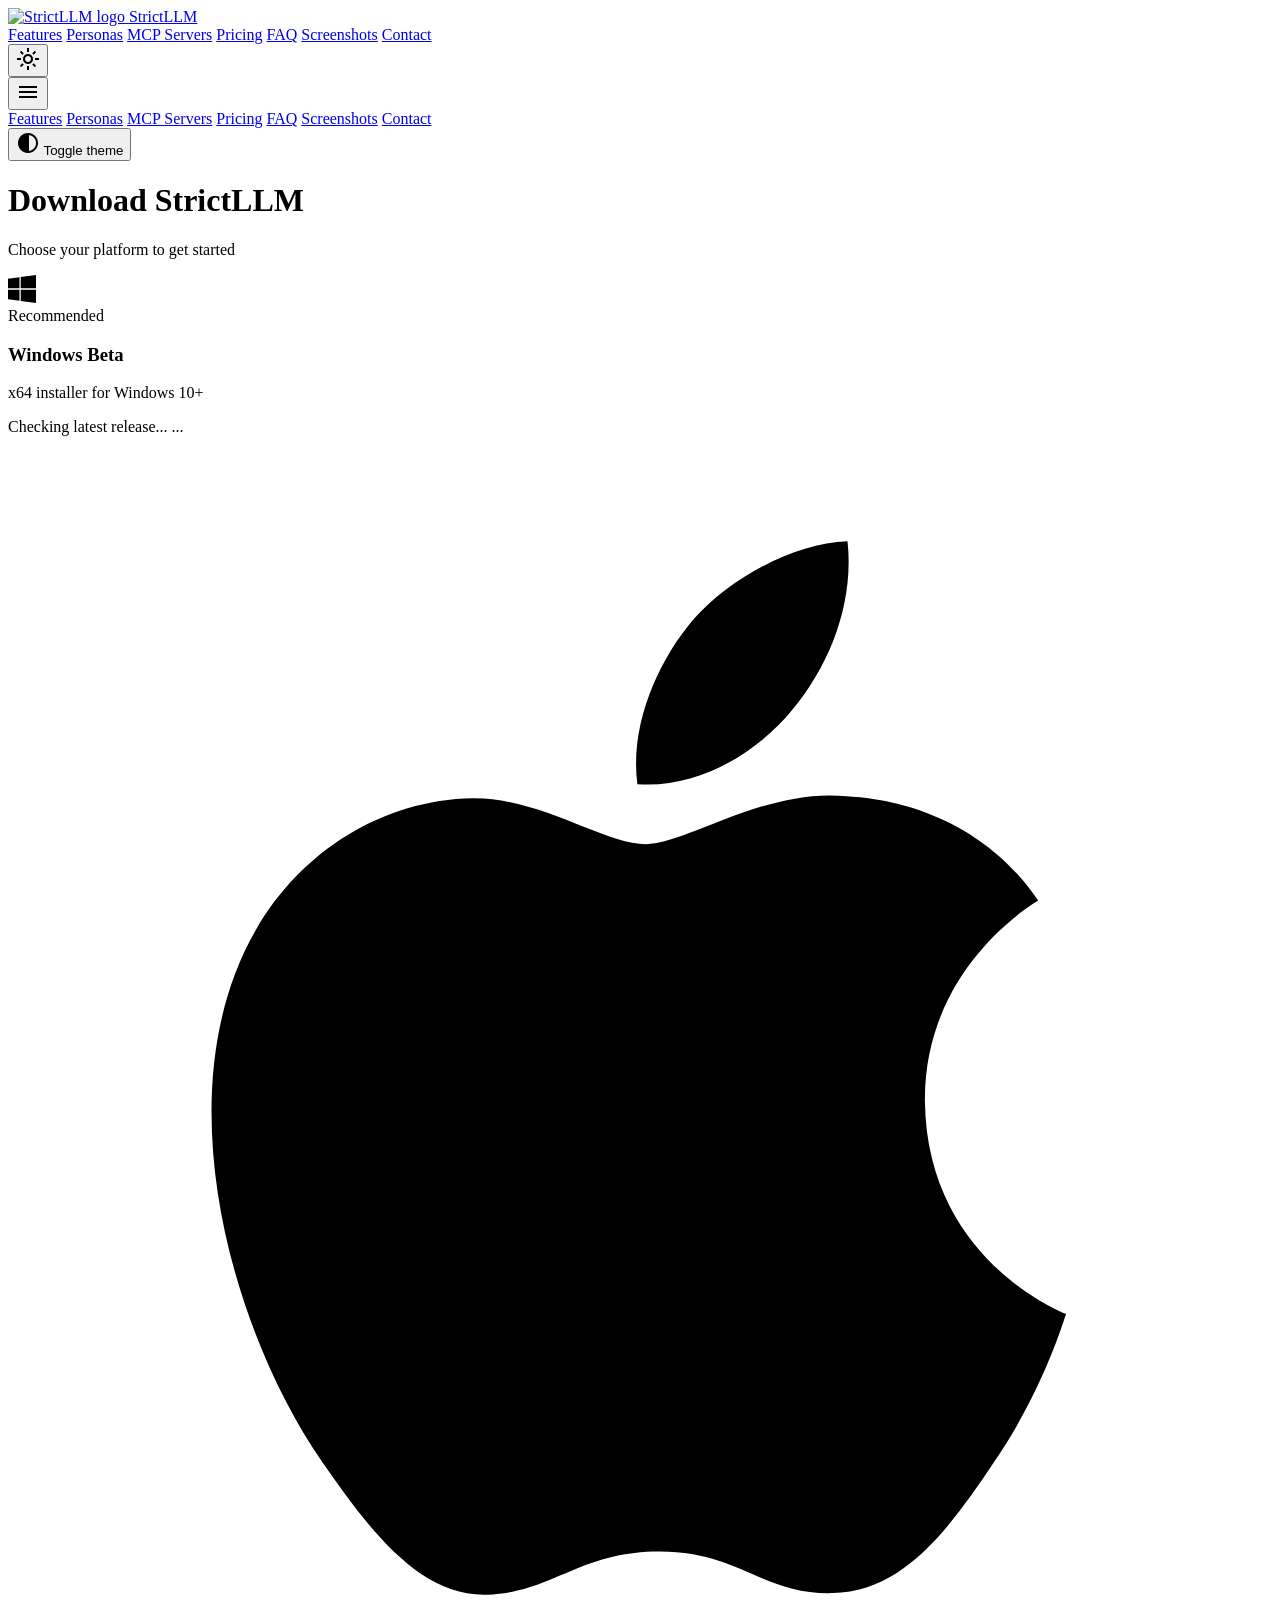
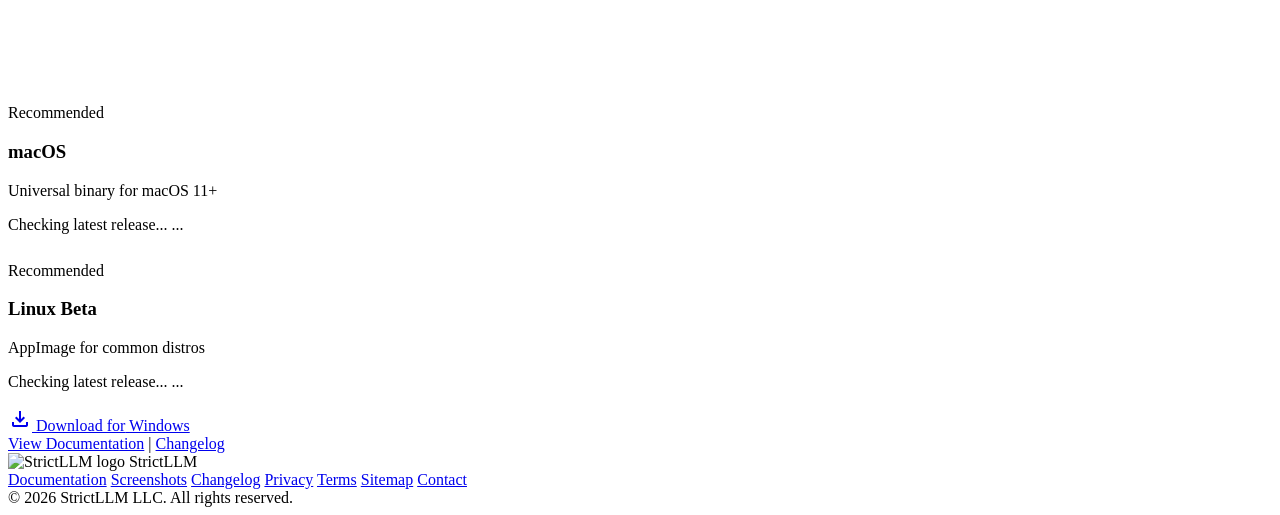
==== commit 22cb7154: "refactor(html): use absolute strictllm.com URLs for static assets Replace relative /assets paths wit" ====
--- a/index.html
+++ b/index.html
@@ -3,11 +3,21 @@
   <head>
     <meta charset="utf-8" />
     <meta content="width=device-width, initial-scale=1.0" name="viewport" />
-    <link rel="apple-touch-icon" href="/assets/favicon/apple-touch-icon.png" />
-    <link rel="icon" type="image/png" href="/assets/favicon/favicon-32x32.png" sizes="32x32" />
-    <link rel="icon" type="image/png" href="/assets/favicon/favicon-16x16.png" sizes="16x16" />
-    <link rel="icon" href="/assets/favicon/favicon.ico" />
-    <link rel="manifest" href="/assets/favicon/site.webmanifest" />
+    <link rel="apple-touch-icon" href="https://strictllm.com/assets/favicon/apple-touch-icon.png" />
+    <link
+      rel="icon"
+      type="image/png"
+      href="https://strictllm.com/assets/favicon/favicon-32x32.png"
+      sizes="32x32"
+    />
+    <link
+      rel="icon"
+      type="image/png"
+      href="https://strictllm.com/assets/favicon/favicon-16x16.png"
+      sizes="16x16"
+    />
+    <link rel="icon" href="https://strictllm.com/assets/favicon/favicon.ico" />
+    <link rel="manifest" href="https://strictllm.com/assets/favicon/site.webmanifest" />
     <meta
       name="description"
       content="StrictLLM is the best LLM client for secure AI chat. Download now for macOS, Windows, and Linux with persona orchestration and MCP integration."
@@ -30,7 +40,7 @@
         }
       })();
     </script>
-    <link href="/assets/styles.css" rel="stylesheet" />
+    <link href="https://strictllm.com/assets/styles.css" rel="stylesheet" />
   </head>
   <body
     data-page="download"
@@ -45,7 +55,7 @@
     <nav class="reveal-fx fixed top-0 z-50 w-full glass-effect border-b border-border-dark/50">
       <div class="mx-auto flex h-20 max-w-7xl items-center justify-between px-6">
         <a href="/" class="flex items-center gap-3">
-          <img src="/assets/logo.png" alt="StrictLLM logo" class="h-10 w-10 rounded-lg" />
+          <img src="https://strictllm.com/assets/logo.png" alt="StrictLLM logo" class="h-10 w-10 rounded-lg" />
           <span class="site-brand-name text-xl font-bold tracking-tight text-white">StrictLLM</span>
         </a>
         <nav class="site-nav-desktop scrollbar-hide items-center xl:gap-8" style="min-width: 0;">
@@ -295,7 +305,7 @@
     <footer class="border-t border-border-dark py-12 px-6">
       <div class="mx-auto flex max-w-7xl flex-col items-center justify-between gap-8 md:flex-row">
         <div class="flex items-center gap-3 opacity-60">
-          <img src="/assets/logo.png" alt="StrictLLM logo" class="h-8 w-8 rounded-md" />
+          <img src="https://strictllm.com/assets/logo.png" alt="StrictLLM logo" class="h-8 w-8 rounded-md" />
           <span class="site-brand-name text-lg font-bold tracking-tight text-white">StrictLLM</span>
         </div>
         <div class="site-footer-links flex gap-8 text-sm text-slate-500">
@@ -341,7 +351,7 @@
         }
       };
     </script>
-    <script src="/assets/site.js"></script>
-    <script src="/assets/download-page.js"></script>
+    <script src="https://strictllm.com/assets/site.js"></script>
+    <script src="https://strictllm.com/assets/download-page.js"></script>
   </body>
 </html>
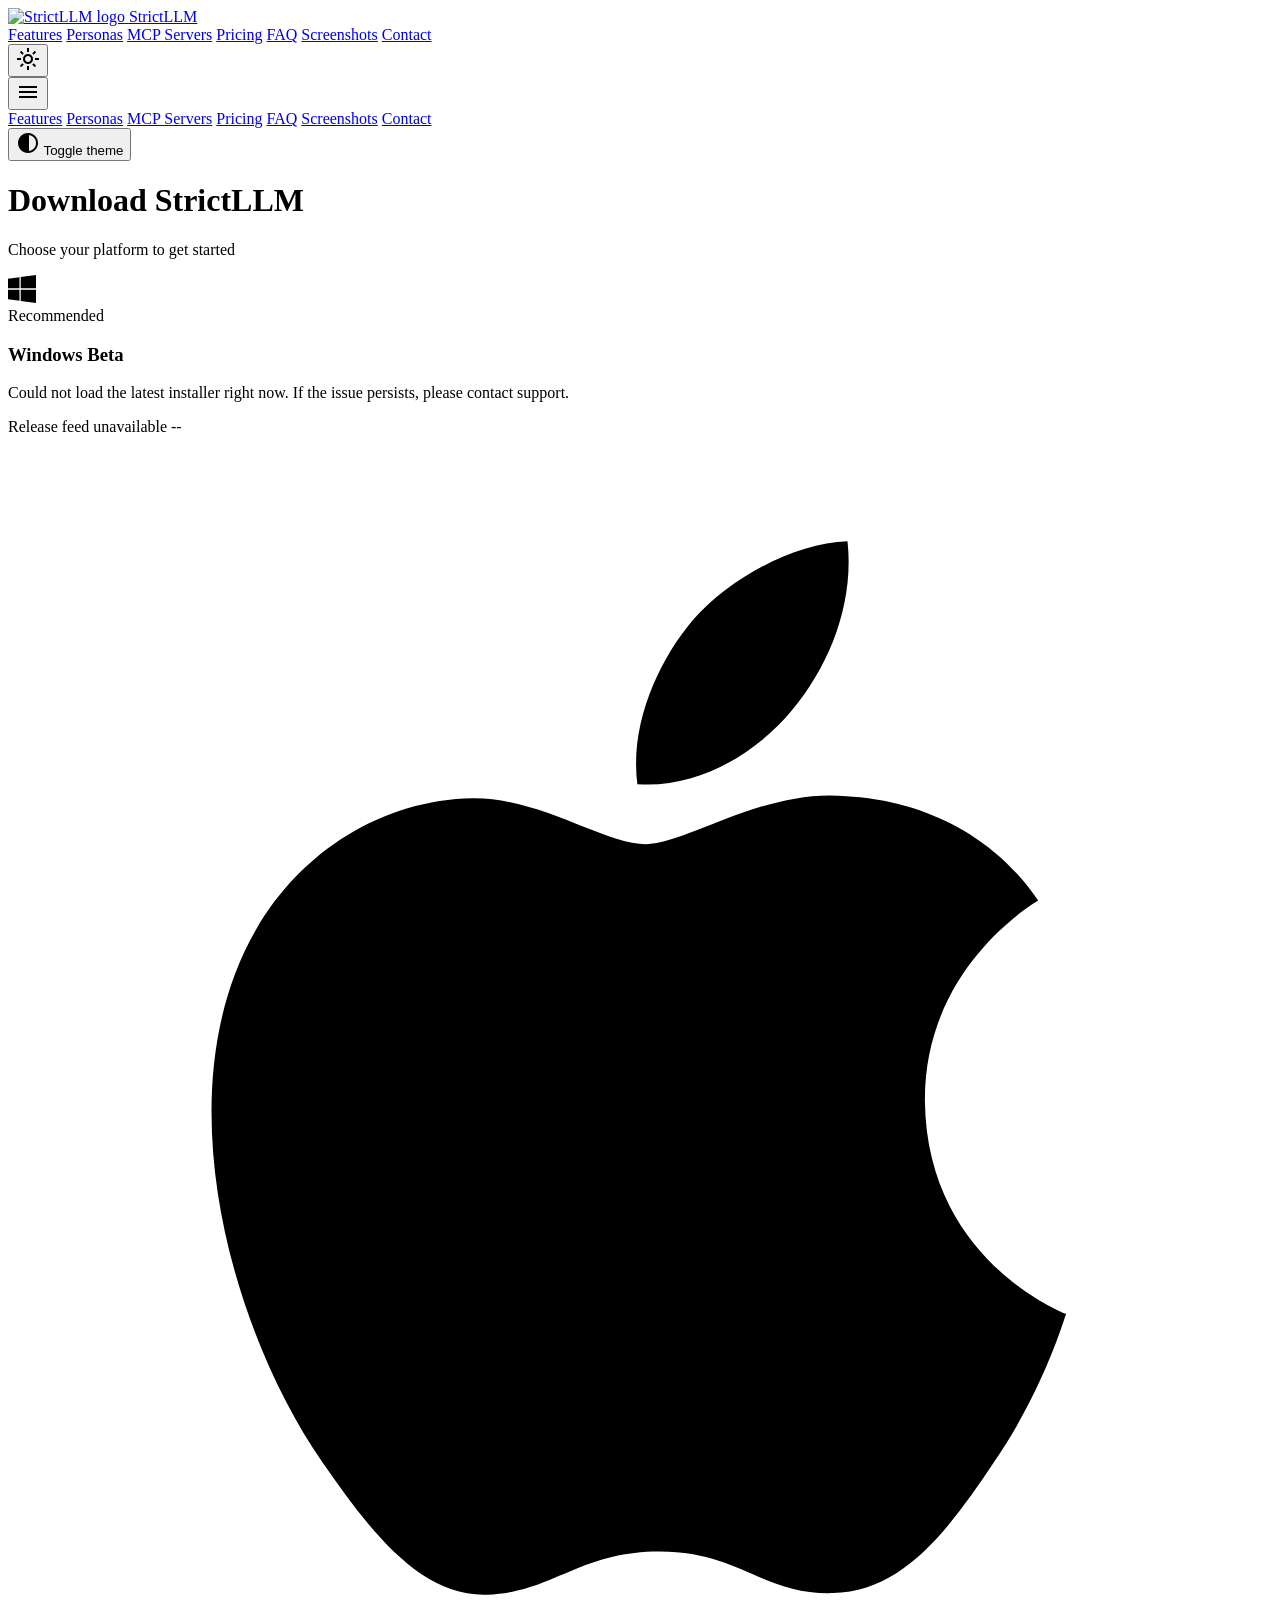
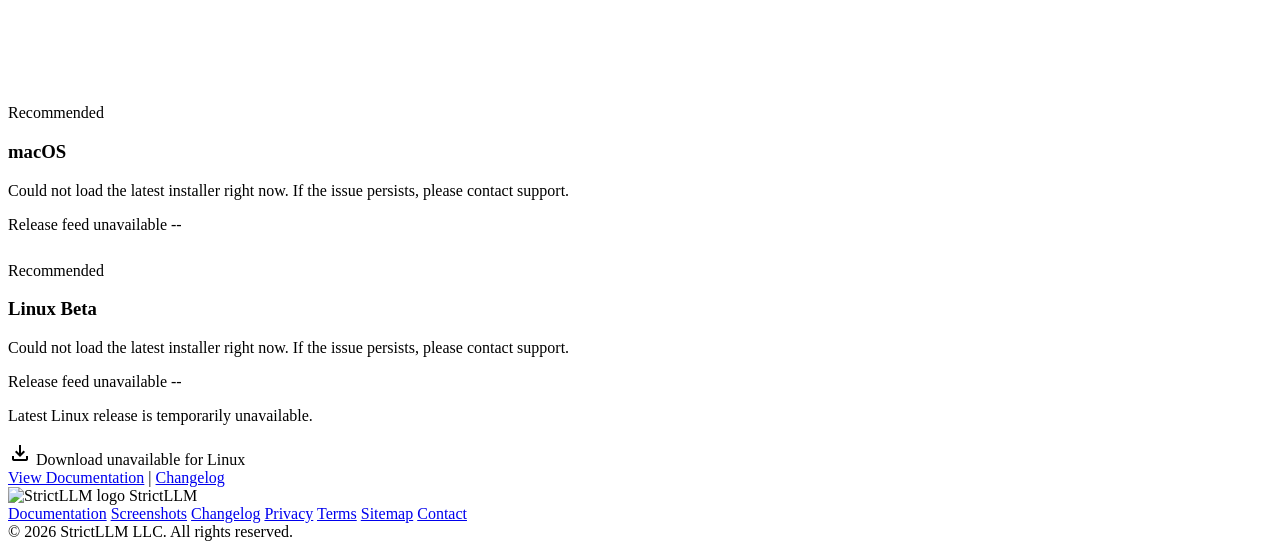
==== commit 7d9ebc97: "refactor(html): use root-relative paths for download-page script" ====
--- a/index.html
+++ b/index.html
@@ -352,6 +352,6 @@
       };
     </script>
     <script src="https://strictllm.com/assets/site.js"></script>
-    <script src="https://strictllm.com/assets/download-page.js"></script>
+    <script src="/assets/download-page.js"></script>
   </body>
 </html>
